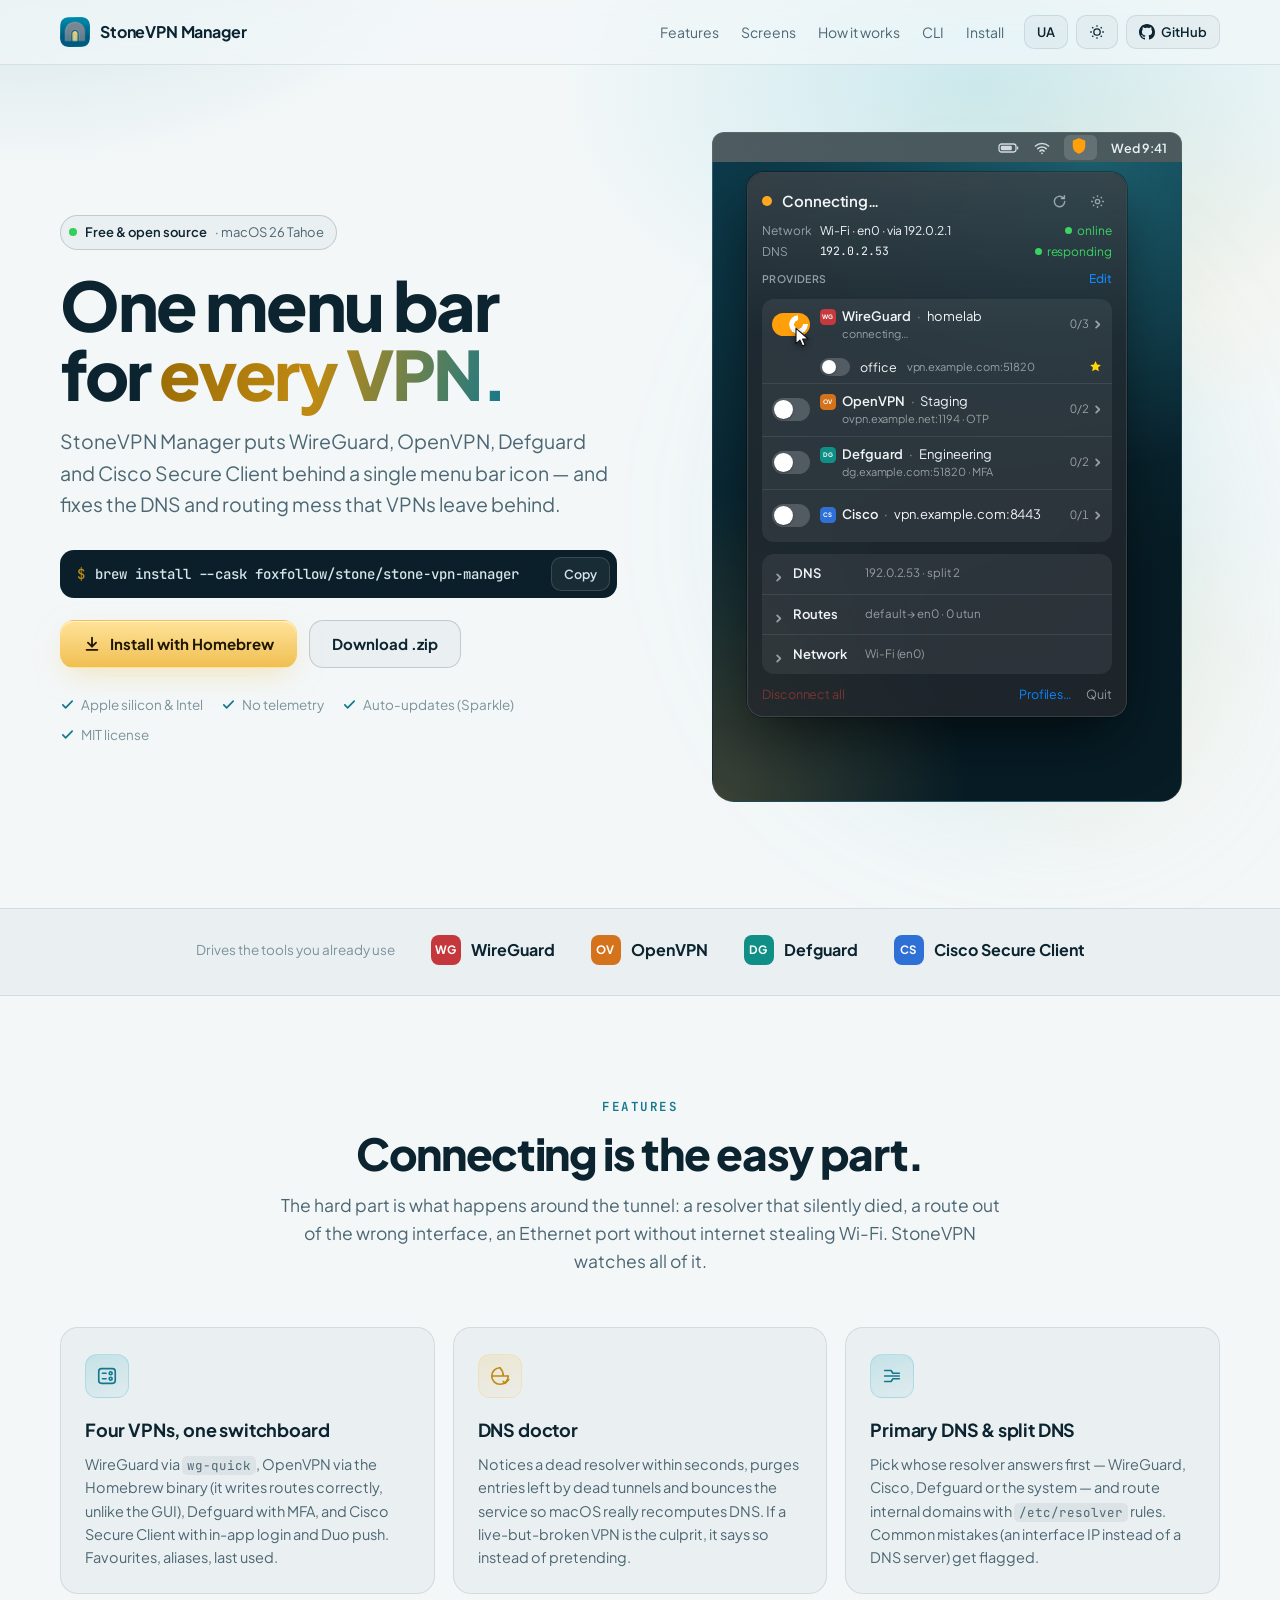
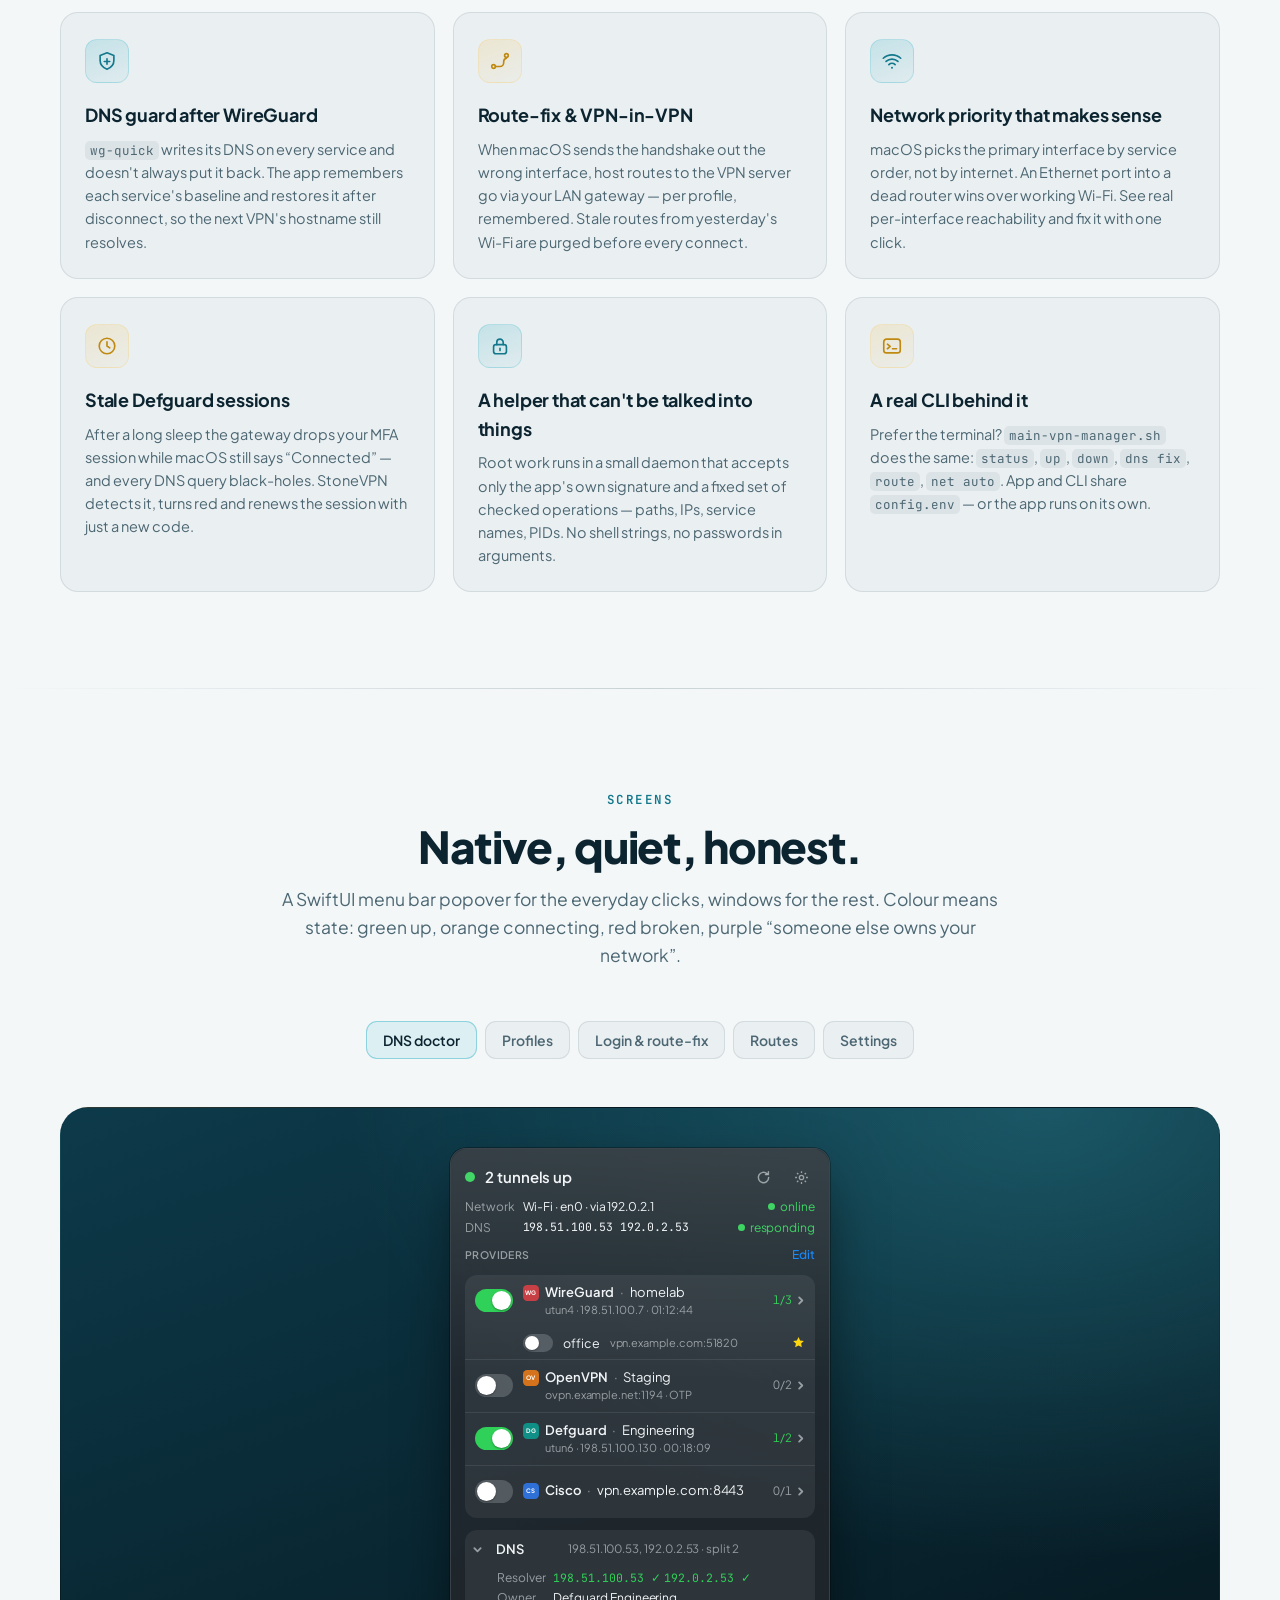
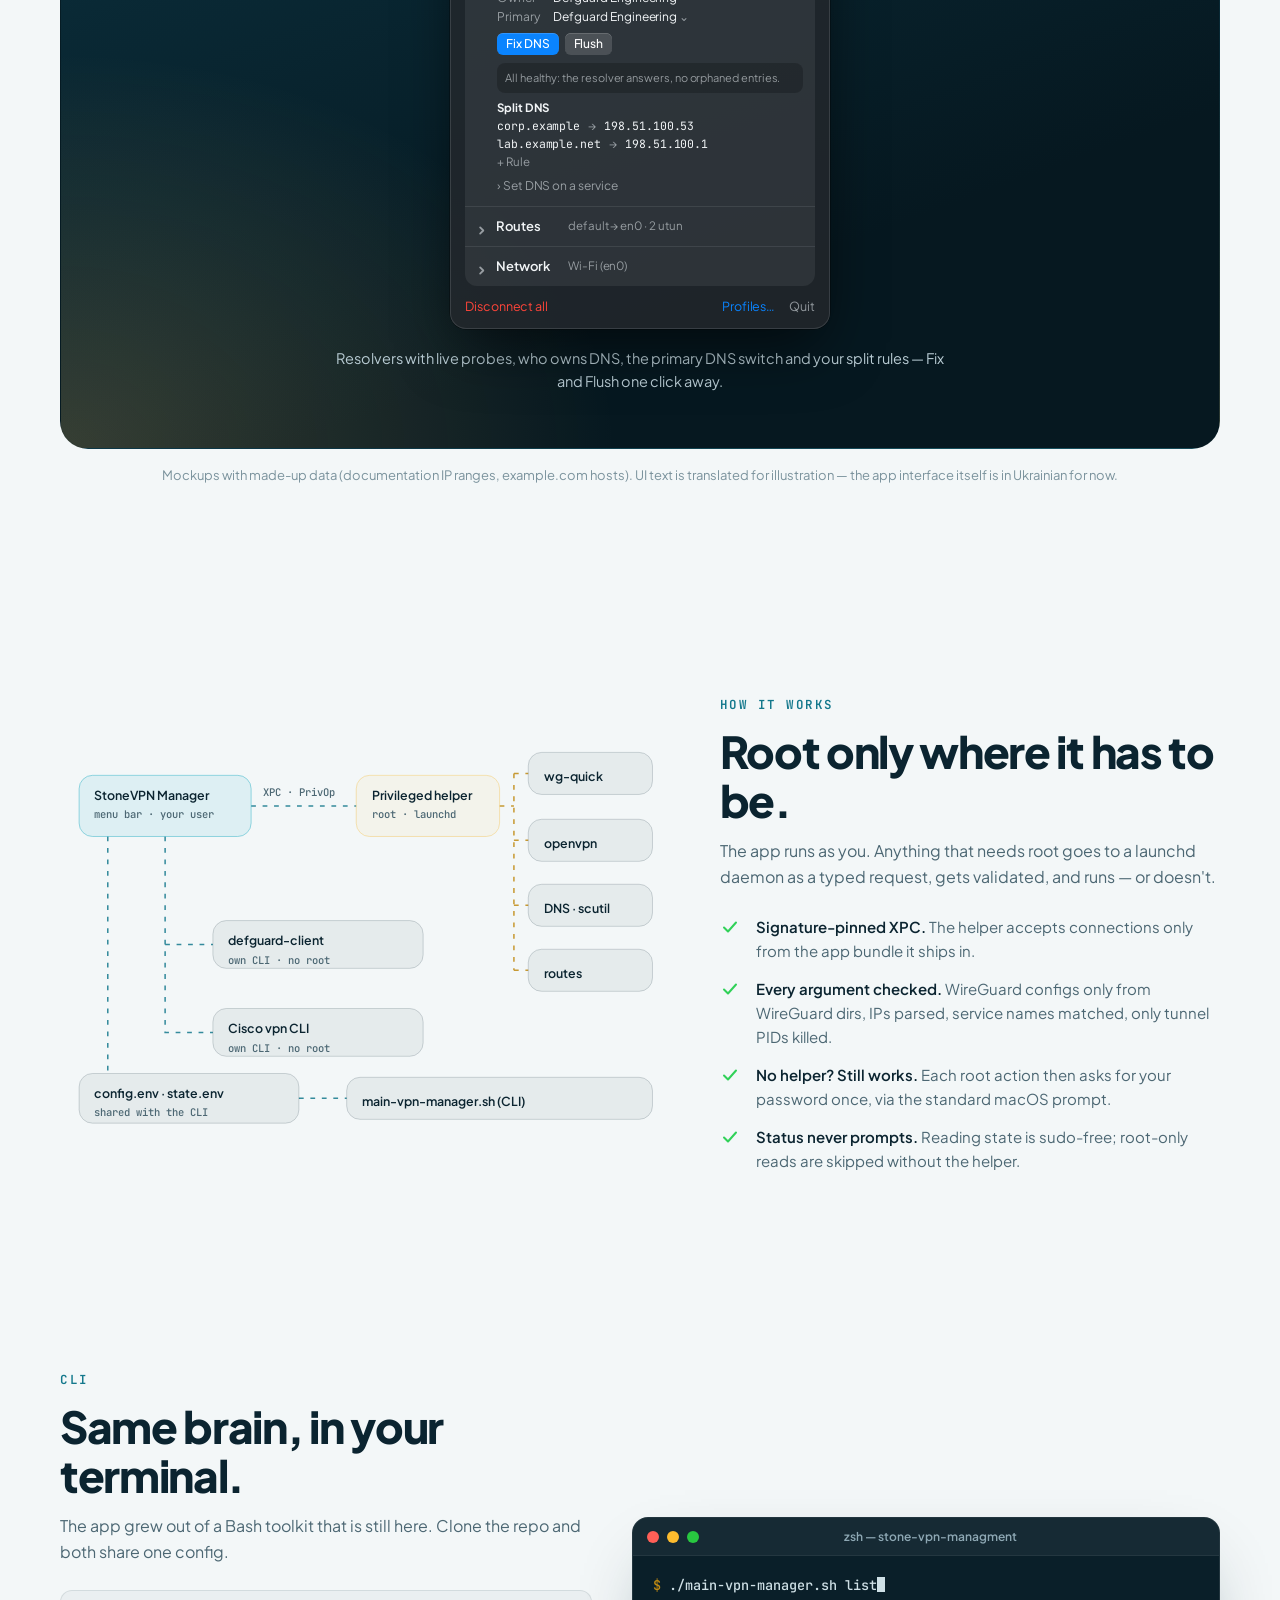
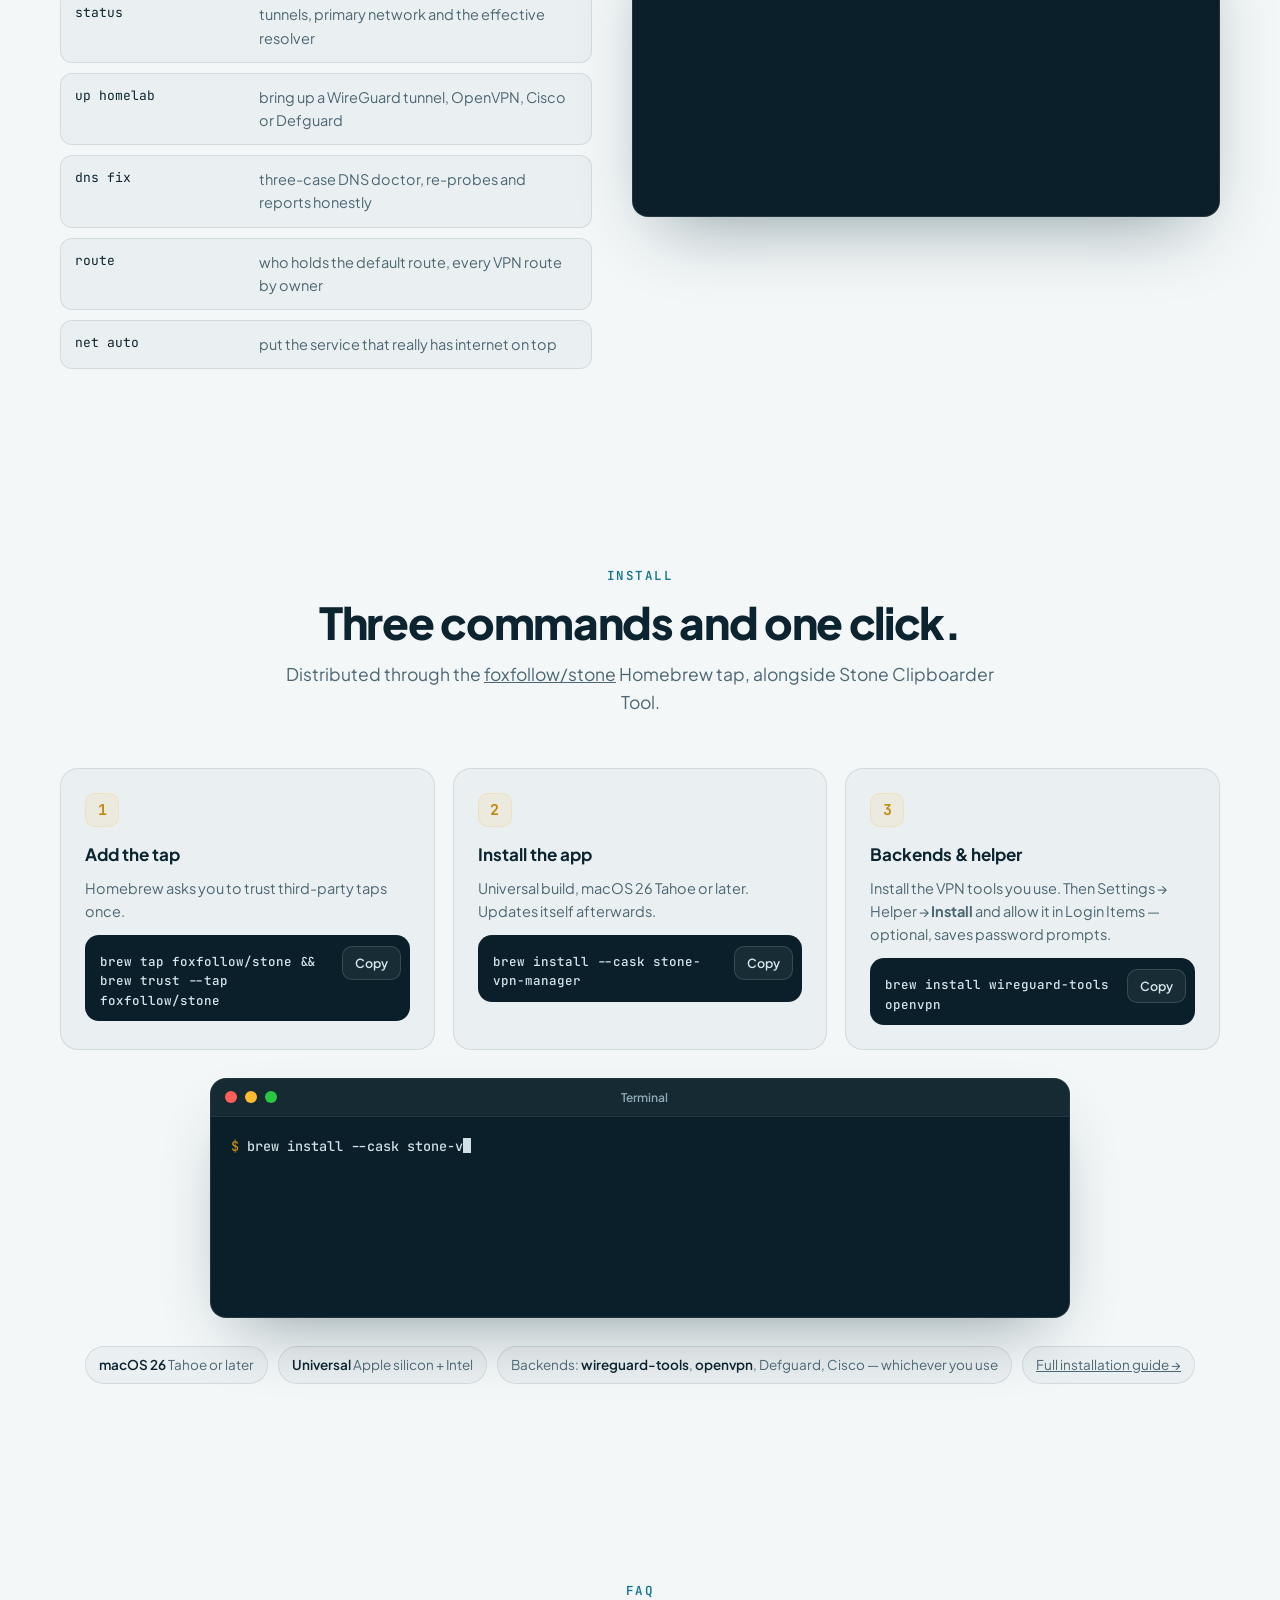
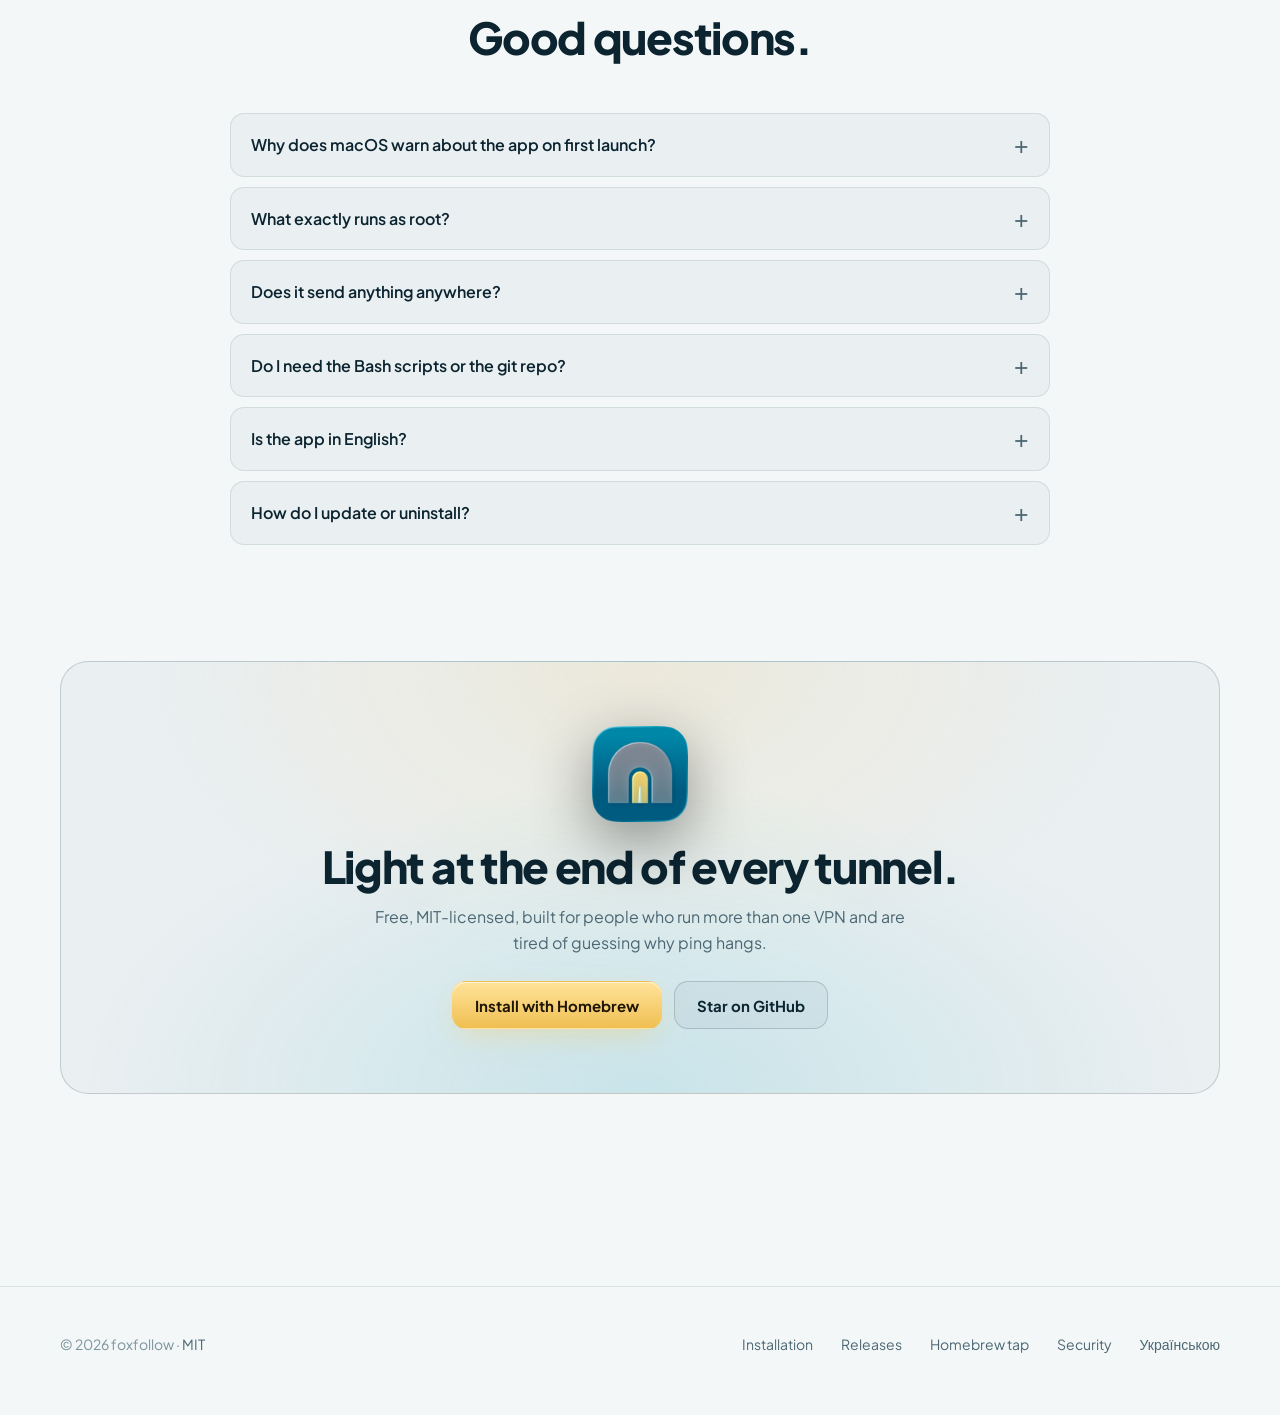
==== docs/index.html @ f995382a "Add landing page (EN/UA), English README, Ukrainian README.uk.md - docs/: GitHub Pages site — animat" ====
<!DOCTYPE html>
<html lang="en">
<head>
  <meta charset="utf-8">
  <meta name="viewport" content="width=device-width, initial-scale=1">
  <script>document.documentElement.classList.add("js");try{var t=localStorage.getItem("theme");if(t==="light"||t==="dark")document.documentElement.setAttribute("data-theme",t)}catch(e){}</script>
  <title>StoneVPN Manager – one menu bar for every VPN on macOS</title>
  <meta name="description" content="Free, open-source macOS menu bar app for WireGuard, OpenVPN, Defguard and Cisco Secure Client — with a DNS doctor, split DNS, route-fix and network diagnostics. Install with Homebrew.">
  <meta name="keywords" content="VPN manager macOS, WireGuard menu bar, OpenVPN macOS, Defguard, Cisco Secure Client, DNS fix, split DNS, wg-quick, menu bar app, open source">
  <link rel="canonical" href="https://foxfollow.github.io/stone-vpn-managment/">
  <link rel="alternate" hreflang="en" href="https://foxfollow.github.io/stone-vpn-managment/">
  <link rel="alternate" hreflang="uk" href="https://foxfollow.github.io/stone-vpn-managment/index-ua.html">
  <link rel="alternate" hreflang="x-default" href="https://foxfollow.github.io/stone-vpn-managment/">
  <link rel="icon" type="image/png" sizes="48x48" href="resources/favicon-48.png" media="(prefers-color-scheme: light)">
  <link rel="icon" type="image/png" sizes="48x48" href="resources/favicon-dark-48.png" media="(prefers-color-scheme: dark)">
  <link rel="apple-touch-icon" href="resources/apple-touch-icon.png">
  <meta property="og:type" content="website">
  <meta property="og:site_name" content="StoneVPN Manager">
  <meta property="og:title" content="StoneVPN Manager – one menu bar for every VPN">
  <meta property="og:description" content="WireGuard, OpenVPN, Defguard and Cisco in one macOS menu bar app — plus the DNS and routing fixes VPNs never do themselves.">
  <meta property="og:url" content="https://foxfollow.github.io/stone-vpn-managment/">
  <meta property="og:image" content="https://foxfollow.github.io/stone-vpn-managment/resources/og-image.png">
  <meta property="og:locale" content="en_US">
  <meta property="og:locale:alternate" content="uk_UA">
  <meta name="twitter:card" content="summary_large_image">
  <meta name="theme-color" content="#061820">
  <link rel="preconnect" href="https://fonts.googleapis.com">
  <link rel="preconnect" href="https://fonts.gstatic.com" crossorigin>
  <link href="https://fonts.googleapis.com/css2?family=Plus+Jakarta+Sans:wght@400;500;600;700;800&family=JetBrains+Mono:wght@400;500;600&display=swap" rel="stylesheet">
  <link rel="stylesheet" href="resources/site.css">
  <script type="application/ld+json">
  {"@context":"https://schema.org","@type":"SoftwareApplication","name":"StoneVPN Manager","operatingSystem":"macOS 26+","applicationCategory":"UtilitiesApplication","offers":{"@type":"Offer","price":"0","priceCurrency":"USD"},"license":"https://opensource.org/licenses/MIT","url":"https://foxfollow.github.io/stone-vpn-managment/","downloadUrl":"https://github.com/foxfollow/stone-vpn-managment/releases/latest"}
  </script>
</head>
<body>

<nav class="nav" aria-label="Main">
  <div class="wrap">
    <a class="brand" href="./"><img src="resources/icon-512.png" alt="" width="30" height="30">StoneVPN Manager</a>
    <div class="nav-links">
      <a href="#features">Features</a>
      <a href="#screens">Screens</a>
      <a href="#how">How it works</a>
      <a href="#cli">CLI</a>
      <a href="#install">Install</a>
    </div>
    <div class="nav-tools">
      <a class="chip-btn" href="index-ua.html" hreflang="uk" lang="uk" title="Українська версія">UA</a>
      <button class="chip-btn" type="button" data-theme-toggle aria-label="Toggle light/dark theme">
        <svg viewBox="0 0 20 20" fill="none" stroke="currentColor" stroke-width="1.6"><circle cx="10" cy="10" r="4"/><path d="M10 1.5v2M10 16.5v2M1.5 10h2M16.5 10h2M4 4l1.4 1.4M14.6 14.6 16 16M4 16l1.4-1.4M14.6 5.4 16 4"/></svg>
      </button>
      <a class="chip-btn" href="https://github.com/foxfollow/stone-vpn-managment" aria-label="GitHub">
        <svg viewBox="0 0 16 16" fill="currentColor"><path d="M8 0C3.58 0 0 3.58 0 8c0 3.54 2.29 6.53 5.47 7.59.4.07.55-.17.55-.38 0-.19-.01-.82-.01-1.49-2.01.37-2.53-.49-2.69-.94-.09-.23-.48-.94-.82-1.13-.28-.15-.68-.52-.01-.53.63-.01 1.08.58 1.23.82.72 1.21 1.87.87 2.33.66.07-.52.28-.87.51-1.07-1.78-.2-3.64-.89-3.64-3.95 0-.87.31-1.59.82-2.15-.08-.2-.36-1.02.08-2.12 0 0 .67-.21 2.2.82.64-.18 1.32-.27 2-.27.68 0 1.36.09 2 .27 1.53-1.04 2.2-.82 2.2-.82.44 1.1.16 1.92.08 2.12.51.56.82 1.27.82 2.15 0 3.07-1.87 3.75-3.65 3.95.29.25.54.73.54 1.48 0 1.07-.01 1.93-.01 2.2 0 .21.15.46.55.38A8.013 8.013 0 0 0 16 8c0-4.42-3.58-8-8-8z"/></svg>
        <span>GitHub</span>
      </a>
    </div>
  </div>
</nav>

<header class="hero">
  <div class="wrap hero-grid">
    <div>
      <span class="eyebrow reveal"><span class="pulse"></span><b>Free &amp; open source</b> · macOS 26 Tahoe</span>
      <h1 class="reveal" style="--d:.05s">One menu bar<br>for <span class="lamp">every VPN.</span></h1>
      <p class="lead reveal" style="--d:.1s">StoneVPN Manager puts WireGuard, OpenVPN, Defguard and Cisco Secure Client behind a single menu bar icon — and fixes the DNS and routing mess that VPNs leave behind.</p>
      <div class="cmd reveal" style="--d:.15s"><span class="p">$</span><code>brew install --cask foxfollow/stone/stone-vpn-manager</code><button class="copy" type="button" data-copy="brew tap foxfollow/stone &amp;&amp; brew trust --tap foxfollow/stone &amp;&amp; brew install --cask stone-vpn-manager" data-done="Copied ✓">Copy</button></div>
      <div class="hero-cta reveal" style="--d:.2s">
        <a class="btn btn-primary" href="#install">
          <svg viewBox="0 0 20 20" fill="none" stroke="currentColor" stroke-width="2" stroke-linecap="round" stroke-linejoin="round"><path d="M10 3v10M5.5 8.5 10 13l4.5-4.5M4 16.5h12"/></svg>
          Install with Homebrew
        </a>
        <a class="btn btn-ghost" href="https://github.com/foxfollow/stone-vpn-managment/releases/latest">Download .zip</a>
      </div>
      <div class="hero-meta reveal" style="--d:.25s">
        <span><svg viewBox="0 0 16 16" fill="none" stroke="currentColor" stroke-width="1.8" stroke-linecap="round" stroke-linejoin="round"><path d="m3 8.5 3 3 7-7"/></svg>Apple silicon &amp; Intel</span>
        <span><svg viewBox="0 0 16 16" fill="none" stroke="currentColor" stroke-width="1.8" stroke-linecap="round" stroke-linejoin="round"><path d="m3 8.5 3 3 7-7"/></svg>No telemetry</span>
        <span><svg viewBox="0 0 16 16" fill="none" stroke="currentColor" stroke-width="1.8" stroke-linecap="round" stroke-linejoin="round"><path d="m3 8.5 3 3 7-7"/></svg>Auto-updates (Sparkle)</span>
        <span><svg viewBox="0 0 16 16" fill="none" stroke="currentColor" stroke-width="1.8" stroke-linecap="round" stroke-linejoin="round"><path d="m3 8.5 3 3 7-7"/></svg>MIT license</span>
      </div>
    </div>
    <div class="stage-wrap reveal" style="--d:.15s">
      <div class="stage-glow"></div>
      <div class="stage-fit" data-hero-stage>
        <div class="stage mk">
          <div class="menubar" aria-hidden="true">
            <span class="mb-ico" style="width:22px;height:16px">
              <svg viewBox="0 0 22 16" fill="none" stroke="currentColor" stroke-width="1.3"><rect x="1" y="4" width="17" height="8" rx="2.4"/><rect x="2.8" y="5.8" width="11" height="4.4" rx="1.2" fill="currentColor" stroke="none"/><path d="M19.6 6.6v2.8"/></svg>
            </span>
            <span class="mb-ico"><svg viewBox="0 0 16 16" fill="none" stroke="currentColor" stroke-width="1.6" stroke-linecap="round"><path d="M1.5 6a9.5 9.5 0 0 1 13 0M3.8 8.6a6.2 6.2 0 0 1 8.4 0M6 11.1a3 3 0 0 1 4 0"/><circle cx="8" cy="13.3" r=".9" fill="currentColor" stroke="none"/></svg></span>
            <span class="mb-app"><span data-mb-icon></span><span class="mb-count" data-mb-count></span></span>
            <span>Wed 9:41</span>
          </div>
          <div class="desk" role="img" aria-label="Animated mockup of the StoneVPN Manager popover: connecting WireGuard and Defguard, detecting a dead DNS resolver and fixing it. Made-up data."></div>
        </div>
      </div>
    </div>
  </div>
</header>

<div class="backends">
  <div class="wrap">
    <span class="lbl">Drives the tools you already use</span>
    <span class="be"><span class="badge b-wg">WG</span>WireGuard</span>
    <span class="be"><span class="badge b-ov">OV</span>OpenVPN</span>
    <span class="be"><span class="badge b-dg">DG</span>Defguard</span>
    <span class="be"><span class="badge b-cs">CS</span>Cisco Secure Client</span>
  </div>
</div>

<section id="features">
  <div class="wrap">
    <div class="sec-head reveal">
      <span class="kicker">Features</span>
      <h2>Connecting is the easy part.</h2>
      <p>The hard part is what happens around the tunnel: a resolver that silently died, a route out of the wrong interface, an Ethernet port without internet stealing Wi-Fi. StoneVPN watches all of it.</p>
    </div>
    <div class="features">
      <article class="feat reveal">
        <div class="ico"><svg viewBox="0 0 24 24" fill="none" stroke="currentColor" stroke-width="1.8" stroke-linecap="round" stroke-linejoin="round"><rect x="3" y="4" width="18" height="16" rx="3"/><path d="M7 9h4M7 15h4"/><circle cx="16" cy="9" r="1.6"/><circle cx="16" cy="15" r="1.6"/></svg></div>
        <h3>Four VPNs, one switchboard</h3>
        <p>WireGuard via <code>wg-quick</code>, OpenVPN via the Homebrew binary (it writes routes correctly, unlike the GUI), Defguard with MFA, and Cisco Secure Client with in-app login and Duo push. Favourites, aliases, last used.</p>
      </article>
      <article class="feat reveal" style="--d:.05s">
        <div class="ico lamp"><svg viewBox="0 0 24 24" fill="none" stroke="currentColor" stroke-width="1.8" stroke-linecap="round" stroke-linejoin="round"><path d="M12 3a9 9 0 1 0 9 9"/><path d="M3.5 12h17M12 3c2.5 2.6 3.6 5.6 3.6 9"/><path d="m15.5 18 2 2 4-4"/></svg></div>
        <h3>DNS doctor</h3>
        <p>Notices a dead resolver within seconds, purges entries left by dead tunnels and bounces the service so macOS really recomputes DNS. If a live-but-broken VPN is the culprit, it says so instead of pretending.</p>
      </article>
      <article class="feat reveal" style="--d:.1s">
        <div class="ico"><svg viewBox="0 0 24 24" fill="none" stroke="currentColor" stroke-width="1.8" stroke-linecap="round" stroke-linejoin="round"><path d="M4 6h7l2 3h7M4 18h7l2-3h7M4 12h16"/></svg></div>
        <h3>Primary DNS &amp; split DNS</h3>
        <p>Pick whose resolver answers first — WireGuard, Cisco, Defguard or the system — and route internal domains with <code>/etc/resolver</code> rules. Common mistakes (an interface IP instead of a DNS server) get flagged.</p>
      </article>
      <article class="feat reveal">
        <div class="ico"><svg viewBox="0 0 24 24" fill="none" stroke="currentColor" stroke-width="1.8" stroke-linecap="round" stroke-linejoin="round"><path d="M12 3 19.5 6v5.5c0 4.6-3.2 7.8-7.5 9.5-4.3-1.7-7.5-4.9-7.5-9.5V6z"/><path d="M9 12.5h6M12 9.5v6"/></svg></div>
        <h3>DNS guard after WireGuard</h3>
        <p><code>wg-quick</code> writes its DNS on every service and doesn't always put it back. The app remembers each service's baseline and restores it after disconnect, so the next VPN's hostname still resolves.</p>
      </article>
      <article class="feat reveal" style="--d:.05s">
        <div class="ico lamp"><svg viewBox="0 0 24 24" fill="none" stroke="currentColor" stroke-width="1.8" stroke-linecap="round" stroke-linejoin="round"><circle cx="5" cy="18" r="2"/><circle cx="19" cy="6" r="2"/><path d="M7 18h5a4 4 0 0 0 4-4v-1a4 4 0 0 1 3-4"/></svg></div>
        <h3>Route-fix &amp; VPN-in-VPN</h3>
        <p>When macOS sends the handshake out the wrong interface, host routes to the VPN server go via your LAN gateway — per profile, remembered. Stale routes from yesterday's Wi-Fi are purged before every connect.</p>
      </article>
      <article class="feat reveal" style="--d:.1s">
        <div class="ico"><svg viewBox="0 0 24 24" fill="none" stroke="currentColor" stroke-width="1.8" stroke-linecap="round" stroke-linejoin="round"><path d="M2.5 9a14 14 0 0 1 19 0M5.5 12.5a9.5 9.5 0 0 1 13 0M8.6 16a5 5 0 0 1 6.8 0"/><circle cx="12" cy="19.4" r="1.1" fill="currentColor" stroke="none"/></svg></div>
        <h3>Network priority that makes sense</h3>
        <p>macOS picks the primary interface by service order, not by internet. An Ethernet port into a dead router wins over working Wi-Fi. See real per-interface reachability and fix it with one click.</p>
      </article>
      <article class="feat reveal">
        <div class="ico lamp"><svg viewBox="0 0 24 24" fill="none" stroke="currentColor" stroke-width="1.8" stroke-linecap="round" stroke-linejoin="round"><circle cx="12" cy="12" r="8.5"/><path d="M12 7.5V12l3 2"/></svg></div>
        <h3>Stale Defguard sessions</h3>
        <p>After a long sleep the gateway drops your MFA session while macOS still says “Connected” — and every DNS query black-holes. StoneVPN detects it, turns red and renews the session with just a new code.</p>
      </article>
      <article class="feat reveal" style="--d:.05s">
        <div class="ico"><svg viewBox="0 0 24 24" fill="none" stroke="currentColor" stroke-width="1.8" stroke-linecap="round" stroke-linejoin="round"><rect x="5" y="10.5" width="14" height="10" rx="2.5"/><path d="M8.5 10.5V8a3.5 3.5 0 0 1 7 0v2.5M12 14.5v2.5"/></svg></div>
        <h3>A helper that can't be talked into things</h3>
        <p>Root work runs in a small daemon that accepts only the app's own signature and a fixed set of checked operations — paths, IPs, service names, PIDs. No shell strings, no passwords in arguments.</p>
      </article>
      <article class="feat reveal" style="--d:.1s">
        <div class="ico lamp"><svg viewBox="0 0 24 24" fill="none" stroke="currentColor" stroke-width="1.8" stroke-linecap="round" stroke-linejoin="round"><rect x="3" y="4.5" width="18" height="15" rx="3"/><path d="m7 10 3 2.5L7 15M12.5 15H17"/></svg></div>
        <h3>A real CLI behind it</h3>
        <p>Prefer the terminal? <code>main-vpn-manager.sh</code> does the same: <code>status</code>, <code>up</code>, <code>down</code>, <code>dns fix</code>, <code>route</code>, <code>net auto</code>. App and CLI share <code>config.env</code> — or the app runs on its own.</p>
      </article>
    </div>
  </div>
</section>

<div class="divider"></div>

<section id="screens">
  <div class="wrap">
    <div class="sec-head reveal">
      <span class="kicker">Screens</span>
      <h2>Native, quiet, honest.</h2>
      <p>A SwiftUI menu bar popover for the everyday clicks, windows for the rest. Colour means state: green up, orange connecting, red broken, purple “someone else owns your network”.</p>
    </div>
    <div class="gallery reveal" data-gallery>
      <div class="g-tabs" role="tablist">
        <button class="g-tab" role="tab" type="button" data-for="dns">DNS doctor</button>
        <button class="g-tab" role="tab" type="button" data-for="profiles">Profiles</button>
        <button class="g-tab" role="tab" type="button" data-for="connect">Login &amp; route-fix</button>
        <button class="g-tab" role="tab" type="button" data-for="routes">Routes</button>
        <button class="g-tab" role="tab" type="button" data-for="settings">Settings</button>
      </div>
      <div class="g-stage">
        <div class="g-pane" data-pane="dns"><div class="g-fit"></div><p class="g-cap">Resolvers with live probes, who owns DNS, the primary DNS switch and your split rules — Fix and Flush one click away.</p></div>
        <div class="g-pane" data-pane="profiles"><div class="g-fit"></div><p class="g-cap">Every profile of every backend: aliases for cryptic <code>.ovpn</code> names, favourites, and a route-fix policy per profile.</p></div>
        <div class="g-pane" data-pane="connect"><div class="g-fit"></div><p class="g-cap">OpenVPN login with OTP and a route-fix gateway picker. Passwords and codes are never stored.</p></div>
        <div class="g-pane" data-pane="routes"><div class="g-fit"></div><p class="g-cap">Which tunnel carries what: routes per utun, labelled by owner, plus the host routes to VPN servers.</p></div>
        <div class="g-pane" data-pane="settings"><div class="g-fit"></div><p class="g-cap">The same keys as <code>config.env</code>, plus the DNS guard, doctor and automation switches.</p></div>
      </div>
    </div>
    <p class="mockup-note">Mockups with made-up data (documentation IP ranges, example.com hosts). UI text is translated for illustration — the app interface itself is in Ukrainian for now.</p>
  </div>
</section>

<section id="how">
  <div class="wrap arch">
    <div class="reveal" data-arch>
      <script type="application/json">{"aria":"Architecture: the app talks to a root helper over XPC; the helper runs wg-quick, openvpn, DNS and route changes; Defguard and Cisco go through their own CLIs; the CLI shares the config.","app":"StoneVPN Manager","appS":"menu bar · your user","xpc":"XPC · PrivOp","helper":"Privileged helper","helperS":"root · launchd","dns":"DNS · scutil","routes":"routes","noRoot":"own CLI · no root","shared":"shared with the CLI"}</script>
    </div>
    <div>
      <div class="reveal">
        <span class="kicker">How it works</span>
        <h2>Root only where it has to be.</h2>
        <p style="color:var(--muted);margin:0 0 26px">The app runs as you. Anything that needs root goes to a launchd daemon as a typed request, gets validated, and runs — or doesn't.</p>
      </div>
      <ul class="checks reveal" style="--d:.05s">
        <li><svg viewBox="0 0 20 20" fill="none" stroke="currentColor" stroke-width="2" stroke-linecap="round" stroke-linejoin="round"><path d="m4 10.5 4 4 8-9"/></svg><span><b>Signature-pinned XPC.</b> The helper accepts connections only from the app bundle it ships in.</span></li>
        <li><svg viewBox="0 0 20 20" fill="none" stroke="currentColor" stroke-width="2" stroke-linecap="round" stroke-linejoin="round"><path d="m4 10.5 4 4 8-9"/></svg><span><b>Every argument checked.</b> WireGuard configs only from WireGuard dirs, IPs parsed, service names matched, only tunnel PIDs killed.</span></li>
        <li><svg viewBox="0 0 20 20" fill="none" stroke="currentColor" stroke-width="2" stroke-linecap="round" stroke-linejoin="round"><path d="m4 10.5 4 4 8-9"/></svg><span><b>No helper? Still works.</b> Each root action then asks for your password once, via the standard macOS prompt.</span></li>
        <li><svg viewBox="0 0 20 20" fill="none" stroke="currentColor" stroke-width="2" stroke-linecap="round" stroke-linejoin="round"><path d="m4 10.5 4 4 8-9"/></svg><span><b>Status never prompts.</b> Reading state is sudo-free; root-only reads are skipped without the helper.</span></li>
      </ul>
    </div>
  </div>
</section>

<section id="cli">
  <div class="wrap cli-grid">
    <div>
      <div class="reveal">
        <span class="kicker">CLI</span>
        <h2>Same brain, in your terminal.</h2>
        <p style="color:var(--muted);margin:0 0 26px">The app grew out of a Bash toolkit that is still here. Clone the repo and both share one config.</p>
      </div>
      <div class="cmds reveal" style="--d:.05s">
        <div><code>status</code><span>tunnels, primary network and the effective resolver</span></div>
        <div><code>up homelab</code><span>bring up a WireGuard tunnel, OpenVPN, Cisco or Defguard</span></div>
        <div><code>dns fix</code><span>three-case DNS doctor, re-probes and reports honestly</span></div>
        <div><code>route</code><span>who holds the default route, every VPN route by owner</span></div>
        <div><code>net auto</code><span>put the service that really has internet on top</span></div>
      </div>
    </div>
    <div class="term reveal" style="--d:.1s">
      <div class="term-bar"><span class="lights"><i></i><i></i><i></i></span><span class="t-title">zsh — stone-vpn-managment</span></div>
      <pre data-term><script type="application/json">[
        {"c":"./main-vpn-manager.sh list"},
        {"o":"WireGuard  homelab · office · backup","k":"dim","w":120},
        {"o":"OpenVPN    Staging · Client lab","k":"dim","w":120},
        {"o":"Defguard   Engineering (MFA) · Lab","k":"dim","w":120},
        {"o":"Cisco      vpn.example.com:8443","k":"dim","w":500},
        {"c":"./main-vpn-manager.sh up homelab"},
        {"o":"[#] wg-quick up /opt/homebrew/etc/wireguard/homelab.conf","k":"dim","w":420},
        {"o":"✓ homelab → utun4 198.51.100.7","k":"ok","w":600},
        {"c":"./main-vpn-manager.sh dns fix"},
        {"o":"resolver 198.51.100.53 ✗ — not answering","k":"","w":300},
        {"o":"orphaned DNS: 1 → removed · Wi-Fi bounced · flushed","k":"dim","w":420},
        {"o":"✓ resolver answers again","k":"ok","w":300}
      ]</script></pre>
    </div>
  </div>
</section>

<section id="install">
  <div class="wrap">
    <div class="sec-head reveal">
      <span class="kicker">Install</span>
      <h2>Three commands and one click.</h2>
      <p>Distributed through the <a href="https://github.com/foxfollow/homebrew-stone">foxfollow/stone</a> Homebrew tap, alongside Stone Clipboarder Tool.</p>
    </div>
    <div class="steps">
      <div class="step reveal">
        <h3>Add the tap</h3>
        <p>Homebrew asks you to trust third-party taps once.</p>
        <div class="cmd"><code>brew tap foxfollow/stone &amp;&amp; brew trust --tap foxfollow/stone</code><button class="copy" type="button" data-copy="brew tap foxfollow/stone &amp;&amp; brew trust --tap foxfollow/stone" data-done="✓">Copy</button></div>
      </div>
      <div class="step reveal" style="--d:.05s">
        <h3>Install the app</h3>
        <p>Universal build, macOS 26 Tahoe or later. Updates itself afterwards.</p>
        <div class="cmd"><code>brew install --cask stone-vpn-manager</code><button class="copy" type="button" data-copy="brew install --cask stone-vpn-manager" data-done="✓">Copy</button></div>
      </div>
      <div class="step reveal" style="--d:.1s">
        <h3>Backends &amp; helper</h3>
        <p>Install the VPN tools you use. Then Settings → Helper → <b>Install</b> and allow it in Login Items — optional, saves password prompts.</p>
        <div class="cmd"><code>brew install wireguard-tools openvpn</code><button class="copy" type="button" data-copy="brew install wireguard-tools openvpn" data-done="✓">Copy</button></div>
      </div>
    </div>
    <div class="term reveal" style="margin-top:28px;max-width:860px;margin-inline:auto">
      <div class="term-bar"><span class="lights"><i></i><i></i><i></i></span><span class="t-title">Terminal</span></div>
      <pre data-term style="min-height:200px"><script type="application/json">[
        {"c":"brew install --cask stone-vpn-manager"},
        {"o":"==> Downloading StoneVPNManager.zip","k":"hl","w":500},
        {"o":"==> Installing Cask stone-vpn-manager","k":"hl","w":300},
        {"o":"==> Moving App 'StoneVPNManager.app' to '/Applications/StoneVPNManager.app'","k":"dim","w":400},
        {"o":"🍺  stone-vpn-manager was successfully installed!","k":"ok","w":500},
        {"c":"open -a StoneVPNManager"}
      ]</script></pre>
    </div>
    <div class="req reveal">
      <span><b>macOS 26</b> Tahoe or later</span>
      <span><b>Universal</b> Apple silicon + Intel</span>
      <span>Backends: <b>wireguard-tools</b>, <b>openvpn</b>, Defguard, Cisco — whichever you use</span>
      <span><a href="installation.html">Full installation guide →</a></span>
    </div>
  </div>
</section>

<section id="faq">
  <div class="wrap">
    <div class="sec-head reveal">
      <span class="kicker">FAQ</span>
      <h2>Good questions.</h2>
    </div>
    <div class="faq reveal">
      <details>
        <summary>Why does macOS warn about the app on first launch?</summary>
        <p>It is free and signed ad-hoc, without a paid Apple Developer ID. The Homebrew cask removes the quarantine flag for you. With the manual <code>.zip</code>, run <code>xattr -cr /Applications/StoneVPNManager.app</code> once, or right-click → Open. Updates are verified with an EdDSA signature.</p>
      </details>
      <details>
        <summary>What exactly runs as root?</summary>
        <p><code>wg-quick</code>, <code>openvpn</code>, DNS and route changes, network service order and stopping tunnel processes — through the helper, and only as typed, validated operations. Defguard and Cisco go through their own CLIs and need no root at all.</p>
      </details>
      <details>
        <summary>Does it send anything anywhere?</summary>
        <p>No telemetry, no accounts. Network traffic is limited to the update check (an appcast on GitHub Pages), DNS probes (<code>dig apple.com</code>) and reachability probes per interface. That is also why macOS asks for <b>Local Network</b> access — your resolver usually lives in the LAN.</p>
      </details>
      <details>
        <summary>Do I need the Bash scripts or the git repo?</summary>
        <p>No. Without the repo the app keeps its settings in <code>~/Library/Application Support/StoneVPNManager/</code>. If you clone the repo, app and CLI can share <code>config.env</code> and <code>state.env</code>.</p>
      </details>
      <details>
        <summary>Is the app in English?</summary>
        <p>Not yet — the interface is currently Ukrainian. The screens on this page are translated mockups. Localization is welcome as a contribution.</p>
      </details>
      <details>
        <summary>How do I update or uninstall?</summary>
        <p>The app checks for updates itself (Settings → General). With Homebrew: <code>brew upgrade --cask --greedy stone-vpn-manager</code>. To remove: Settings → Helper → Remove, then <code>brew uninstall --cask --zap stone-vpn-manager</code>.</p>
      </details>
    </div>
  </div>
</section>

<section style="padding-top:20px">
  <div class="wrap">
    <div class="cta reveal">
      <img src="resources/icon-512.png" alt="StoneVPN Manager icon" width="96" height="96">
      <h2>Light at the end of every tunnel.</h2>
      <p>Free, MIT-licensed, built for people who run more than one VPN and are tired of guessing why ping hangs.</p>
      <div class="hero-cta">
        <a class="btn btn-primary" href="#install">Install with Homebrew</a>
        <a class="btn btn-ghost" href="https://github.com/foxfollow/stone-vpn-managment">Star on GitHub</a>
      </div>
    </div>
  </div>
</section>

<footer>
  <div class="wrap">
    <span>© 2026 foxfollow · <a href="https://github.com/foxfollow/stone-vpn-managment/blob/main/LICENSE">MIT</a></span>
    <span class="sp"></span>
    <a href="installation.html">Installation</a>
    <a href="https://github.com/foxfollow/stone-vpn-managment/releases">Releases</a>
    <a href="https://github.com/foxfollow/homebrew-stone">Homebrew tap</a>
    <a href="https://github.com/foxfollow/stone-vpn-managment/blob/main/SECURITY.md">Security</a>
    <a href="index-ua.html" hreflang="uk" lang="uk">Українською</a>
  </div>
</footer>

<script src="resources/site.js" defer></script>
</body>
</html>
---- docs/resources/site.css ----
/* StoneVPN Manager — landing. No framework: tokens + a few components.
   Mock UI (popover, windows) is drawn by site.js with made-up data only
   (RFC 5737 / RFC 2606 addresses and names). */

:root {
  --bg: #061820;
  --bg-2: #0a2430;
  --bg-3: #0f3140;
  --surface: rgba(255, 255, 255, 0.035);
  --surface-2: rgba(255, 255, 255, 0.06);
  --line: rgba(255, 255, 255, 0.09);
  --line-2: rgba(255, 255, 255, 0.16);
  --text: #e6f0f4;
  --muted: #8ea8b4;
  --faint: #5f7b88;
  --lamp: #f3cd74;
  --lamp-2: #ffe7a8;
  --teal: #3fb6c9;
  --teal-2: #1c7f93;
  --stone: #9aa4ae;
  --ok: #30d158;
  --warn: #ff9f0a;
  --bad: #ff453a;
  --violet: #bf5af2;
  --code-bg: #04121a;
  --shadow: 0 30px 80px -20px rgba(0, 0, 0, 0.65);
  --radius: 18px;
  --max: 1160px;
  --font: "Plus Jakarta Sans", -apple-system, BlinkMacSystemFont, "Segoe UI", sans-serif;
  --mono: "JetBrains Mono", ui-monospace, SFMono-Regular, Menlo, monospace;
  color-scheme: dark;
}

:root[data-theme="light"] {
  --bg: #f3f7f8;
  --bg-2: #e8f0f2;
  --bg-3: #dce8ec;
  --surface: rgba(6, 40, 52, 0.035);
  --surface-2: rgba(6, 40, 52, 0.06);
  --line: rgba(6, 40, 52, 0.1);
  --line-2: rgba(6, 40, 52, 0.18);
  --text: #0b2430;
  --muted: #4c6773;
  --faint: #7b939d;
  --lamp: #c08a12;
  --lamp-2: #9b6d06;
  --teal: #13788c;
  --teal-2: #0e5f70;
  --code-bg: #0a1f29;
  --shadow: 0 30px 70px -28px rgba(6, 40, 52, 0.45);
  color-scheme: light;
}

@media (prefers-color-scheme: light) {
  :root:not([data-theme="dark"]) {
    --bg: #f3f7f8;
    --bg-2: #e8f0f2;
    --bg-3: #dce8ec;
    --surface: rgba(6, 40, 52, 0.035);
    --surface-2: rgba(6, 40, 52, 0.06);
    --line: rgba(6, 40, 52, 0.1);
    --line-2: rgba(6, 40, 52, 0.18);
    --text: #0b2430;
    --muted: #4c6773;
    --faint: #7b939d;
    --lamp: #c08a12;
    --lamp-2: #9b6d06;
    --teal: #13788c;
    --teal-2: #0e5f70;
    --code-bg: #0a1f29;
    --shadow: 0 30px 70px -28px rgba(6, 40, 52, 0.45);
    color-scheme: light;
  }
}

* { box-sizing: border-box; }
html { scroll-behavior: smooth; -webkit-text-size-adjust: 100%; }
@media (prefers-reduced-motion: reduce) { html { scroll-behavior: auto; } }
body {
  margin: 0;
  background: var(--bg);
  color: var(--text);
  font: 400 16px/1.6 var(--font);
  -webkit-font-smoothing: antialiased;
  overflow-x: hidden;
}
img { max-width: 100%; display: block; }
a { color: inherit; }
code, kbd, pre { font-family: var(--mono); }
[id] { scroll-margin-top: 84px; }
.wrap { width: min(var(--max), 100% - 32px); margin: 0 auto; }
.sr-only { position: absolute; width: 1px; height: 1px; overflow: hidden; clip: rect(0 0 0 0); white-space: nowrap; }

/* ── nav ─────────────────────────────────────────────────────────────── */
.nav {
  position: fixed; inset: 0 0 auto 0; z-index: 50;
  backdrop-filter: blur(16px) saturate(1.4); -webkit-backdrop-filter: blur(16px) saturate(1.4);
  background: color-mix(in srgb, var(--bg) 72%, transparent);
  border-bottom: 1px solid var(--line);
}
.nav .wrap { display: flex; align-items: center; gap: 20px; height: 64px; }
.brand { display: flex; align-items: center; gap: 10px; font-weight: 700; text-decoration: none; letter-spacing: -0.01em; }
.brand img { width: 30px; height: 30px; border-radius: 8px; }
.nav-links { display: flex; gap: 22px; margin-left: auto; font-size: 14px; }
.nav-links a { color: var(--muted); text-decoration: none; transition: color .2s; }
.nav-links a:hover { color: var(--text); }
.nav-tools { display: flex; align-items: center; gap: 8px; }
.chip-btn {
  display: inline-flex; align-items: center; gap: 6px; height: 34px; padding: 0 12px;
  border-radius: 10px; border: 1px solid var(--line); background: var(--surface);
  color: var(--text); font: 600 13px var(--font); text-decoration: none; cursor: pointer;
  transition: background .2s, border-color .2s;
}
.chip-btn:hover { background: var(--surface-2); border-color: var(--line-2); }
.chip-btn svg { width: 16px; height: 16px; }
@media (max-width: 860px) { .nav-links { display: none; } .nav-tools { margin-left: auto; } }

/* ── buttons ─────────────────────────────────────────────────────────── */
.btn {
  display: inline-flex; align-items: center; justify-content: center; gap: 9px;
  height: 48px; padding: 0 22px; border-radius: 14px; font: 700 15px var(--font);
  text-decoration: none; border: 1px solid transparent; cursor: pointer;
  transition: transform .2s, box-shadow .2s, background .2s;
}
.btn svg { width: 18px; height: 18px; }
.btn-primary {
  color: #1f1604; background: linear-gradient(180deg, #ffe39a, #f0bf52);
  box-shadow: 0 10px 30px -8px rgba(243, 205, 116, 0.55), inset 0 1px 0 rgba(255,255,255,.6);
}
.btn-primary:hover { transform: translateY(-2px); box-shadow: 0 16px 36px -8px rgba(243, 205, 116, 0.7), inset 0 1px 0 rgba(255,255,255,.6); }
.btn-ghost { color: var(--text); background: var(--surface); border-color: var(--line-2); }
.btn-ghost:hover { background: var(--surface-2); transform: translateY(-2px); }

/* ── hero ────────────────────────────────────────────────────────────── */
.hero { position: relative; padding: 132px 0 80px; overflow: hidden; isolation: isolate; }
.hero::before {
  content: ""; position: absolute; inset: -20% -10% auto; height: 900px; z-index: -2;
  background:
    radial-gradient(600px 380px at 72% 30%, rgba(63, 182, 201, 0.22), transparent 70%),
    radial-gradient(420px 300px at 78% 48%, rgba(243, 205, 116, 0.16), transparent 70%),
    radial-gradient(700px 500px at 10% 0%, rgba(28, 127, 147, 0.25), transparent 70%);
}
.hero-grid { display: grid; grid-template-columns: 1.02fr 1fr; gap: 56px; align-items: center; }
@media (max-width: 980px) { .hero-grid { grid-template-columns: 1fr; gap: 48px; } }
.hero-grid > *, .arch > *, .cli-grid > *, .features > *, .steps > * { min-width: 0; }
@media (max-width: 560px) {
  .nav .wrap { gap: 10px; }
  .brand { font-size: 15px; white-space: nowrap; }
  .nav-tools .chip-btn span { display: none; }
  .hero { padding-top: 104px; }
  .hero-cta .btn { flex: 1 1 auto; }
  .desk { padding-left: 14px; }
  section { padding: 72px 0; }
}
.eyebrow {
  display: inline-flex; align-items: center; gap: 8px; padding: 6px 12px 6px 8px; border-radius: 999px;
  border: 1px solid var(--line-2); background: var(--surface); font-size: 13px; color: var(--muted);
}
.eyebrow b { color: var(--text); font-weight: 600; }
.pulse { width: 8px; height: 8px; border-radius: 50%; background: var(--ok); box-shadow: 0 0 0 0 rgba(48, 209, 88, .6); animation: pulse 2.2s infinite; }
@keyframes pulse { 70% { box-shadow: 0 0 0 9px rgba(48, 209, 88, 0); } 100% { box-shadow: 0 0 0 0 rgba(48, 209, 88, 0); } }
.hero h1 {
  margin: 20px 0 18px; font-size: clamp(40px, 6vw, 68px); line-height: 1.02; letter-spacing: -0.035em; font-weight: 800;
}
.hero h1 .lamp {
  background: linear-gradient(100deg, var(--lamp-2), var(--lamp) 45%, var(--teal) 100%);
  -webkit-background-clip: text; background-clip: text; color: transparent;
}
.hero .lead { font-size: clamp(17px, 1.7vw, 19.5px); color: var(--muted); max-width: 560px; margin: 0 0 30px; }
.hero-cta { display: flex; flex-wrap: wrap; gap: 12px; margin-bottom: 26px; }
.hero-meta { display: flex; flex-wrap: wrap; gap: 8px 18px; font-size: 13.5px; color: var(--faint); }
.hero-meta span { display: inline-flex; align-items: center; gap: 6px; }
.hero-meta svg { width: 15px; height: 15px; color: var(--teal); }

/* copyable command */
.cmd {
  display: flex; align-items: center; gap: 10px; max-width: 560px; margin: 0 0 22px;
  padding: 6px 6px 6px 16px; border-radius: 14px; background: var(--code-bg); border: 1px solid var(--line-2);
  font: 500 14px var(--mono); color: #d6e6ec; overflow: hidden;
}
.cmd .p { color: var(--lamp); user-select: none; }
.cmd code { flex: 1; min-width: 0; white-space: nowrap; overflow-x: auto; scrollbar-width: none; }
.cmd code::-webkit-scrollbar { display: none; }
.copy {
  flex: none; height: 34px; padding: 0 12px; border-radius: 10px; border: 1px solid rgba(255,255,255,.14);
  background: rgba(255,255,255,.06); color: #d6e6ec; font: 600 12.5px var(--font); cursor: pointer; transition: background .2s;
}
.copy:hover { background: rgba(255,255,255,.12); }
.copy.done { color: var(--ok); }

/* ── stage (mock app on a desktop) ───────────────────────────────────── */
.stage-wrap { position: relative; }
.stage-fit { position: relative; width: 100%; }
.stage {
  position: relative; width: 470px; transform-origin: top left;
  padding: 0 0 26px;
}
.stage-glow {
  position: absolute; inset: 8% -6% -4% 6%; z-index: -1; border-radius: 40px; filter: blur(60px);
  background: radial-gradient(closest-side, rgba(63, 182, 201, .35), transparent), radial-gradient(closest-side at 70% 70%, rgba(243, 205, 116, .25), transparent);
}
.menubar {
  display: flex; align-items: center; justify-content: flex-end; gap: 14px; height: 30px; padding: 0 14px;
  border-radius: 12px 12px 0 0; background: rgba(20, 34, 40, .72); backdrop-filter: blur(20px);
  border: 1px solid rgba(255,255,255,.08); border-bottom: 0;
  font: 600 12.5px -apple-system, BlinkMacSystemFont, var(--font); color: #e9f0f2;
}
.menubar .mb-ico { width: 16px; height: 16px; opacity: .85; }
.menubar .mb-app { display: inline-flex; align-items: center; gap: 3px; padding: 2px 6px; border-radius: 6px; background: rgba(255,255,255,.14); }
.menubar .mb-app svg { width: 18px; height: 18px; }
.menubar .mb-count { font: 600 12px ui-monospace, SFMono-Regular, var(--mono); }
.desk {
  position: relative; padding: 10px 14px 0 34px; border-radius: 0 0 22px 22px;
  background:
    radial-gradient(120% 80% at 80% 0%, rgba(63,182,201,.35), transparent 60%),
    radial-gradient(90% 80% at 0% 100%, rgba(243,205,116,.22), transparent 60%),
    linear-gradient(160deg, #0d3a4a, #071c25 70%);
  border: 1px solid rgba(255,255,255,.08); border-top: 0; overflow: hidden; min-height: 640px;
}
.cursor {
  position: absolute; left: 0; top: 0; z-index: 5; width: 22px; height: 22px; pointer-events: none;
  transition: transform .85s cubic-bezier(.45,.05,.2,1); filter: drop-shadow(0 2px 3px rgba(0,0,0,.45));
}
.cursor::after {
  content: ""; position: absolute; left: -9px; top: -9px; width: 22px; height: 22px; border-radius: 50%;
  border: 2px solid rgba(255,255,255,.75); opacity: 0; transform: scale(.4);
}
.cursor.click::after { animation: ripple .45s ease-out; }
@keyframes ripple { 0% { opacity: .9; transform: scale(.4); } 100% { opacity: 0; transform: scale(1.6); } }

/* ── mock popover (SwiftUI MenuBarExtra .window look, dark) ──────────── */
.mk {
  --m-text: #f2f5f7; --m-sec: rgba(235, 240, 245, .56); --m-ter: rgba(235,240,245,.32);
  --m-fill: rgba(255,255,255,.065); --m-div: rgba(255,255,255,.085);
  --g: #30d158; --o: #ff9f0a; --r: #ff453a; --p: #bf5af2; --y: #ffd60a; --b: #0a84ff;
  font: 400 13px/1.3 -apple-system, BlinkMacSystemFont, "SF Pro Text", "Inter", var(--font);
  color: var(--m-text); letter-spacing: -0.005em;
}
.mk .mono { font-family: ui-monospace, SFMono-Regular, Menlo, var(--mono); font-size: 11.5px; }
.pop {
  position: relative; width: 380px; padding: 14px; border-radius: 16px;
  background: rgba(36, 40, 44, .82); backdrop-filter: blur(30px) saturate(1.6); -webkit-backdrop-filter: blur(30px) saturate(1.6);
  border: 1px solid rgba(255,255,255,.12); box-shadow: 0 0 0 .5px rgba(0,0,0,.6), 0 24px 60px -10px rgba(0,0,0,.6);
}
.pop::before { /* liquid glass rim light */
  content: ""; position: absolute; inset: 0; border-radius: inherit; pointer-events: none;
  background: linear-gradient(180deg, rgba(255,255,255,.10), transparent 30%);
}
.pop > * + * { margin-top: 12px; }
.ph-row { display: flex; align-items: center; gap: 10px; }
.tone { width: 10px; height: 10px; border-radius: 50%; background: var(--m-sec); transition: background .3s; }
.tone.ok { background: var(--g); } .tone.busy { background: var(--o); } .tone.problem { background: var(--r); } .tone.foreign { background: var(--p); }
.headline { font-size: 15px; font-weight: 600; flex: 1; }
.ib { width: 28px; height: 28px; display: grid; place-items: center; color: var(--m-sec); border-radius: 6px; }
.ib svg { width: 15px; height: 15px; }
.pgrid { display: grid; grid-template-columns: auto 1fr auto; gap: 5px 8px; font-size: 12px; margin-top: 8px; }
.pgrid .k { color: var(--m-sec); }
.pgrid .v { white-space: nowrap; overflow: hidden; text-overflow: ellipsis; }
.tag { display: inline-flex; align-items: center; gap: 5px; justify-self: end; white-space: nowrap; transition: color .3s; }
.tag::before { content: ""; width: 7px; height: 7px; border-radius: 50%; background: currentColor; }
.c-g { color: var(--g); } .c-o { color: var(--o); } .c-r { color: var(--r); } .c-p { color: var(--p); } .c-s { color: var(--m-sec); }
.banner {
  display: flex; align-items: center; gap: 10px; padding: 10px; border-radius: 10px; font-size: 12px;
  color: var(--r); background: rgba(255, 69, 58, .13); overflow: hidden;
  transition: max-height .35s ease, opacity .3s, padding .35s, margin .35s; max-height: 120px;
}
.banner.hide { max-height: 0; opacity: 0; padding-top: 0; padding-bottom: 0; margin-top: 0 !important; }
.banner span { flex: 1; }
.pbtn {
  flex: none; display: inline-flex; align-items: center; height: 22px; padding: 0 9px; border-radius: 6px;
  font: 500 12px -apple-system, BlinkMacSystemFont, var(--font); color: #fff; background: var(--r);
  box-shadow: inset 0 .5px 0 rgba(255,255,255,.3);
}
.pbtn.blue { background: var(--b); } .pbtn.plain { background: rgba(255,255,255,.14); }
.slabel { display: flex; justify-content: space-between; align-items: center; }
.slabel b { font-size: 10.5px; font-weight: 600; letter-spacing: .4px; color: var(--m-sec); text-transform: uppercase; }
.slabel a { font-size: 12px; font-weight: 500; color: var(--b); text-decoration: none; }
.card { background: var(--m-fill); border-radius: 12px; }
.card > * + * { border-top: .5px solid var(--m-div); }
.prov { display: flex; align-items: center; gap: 10px; min-height: 52px; padding: 0 6px 0 10px; }
.sw {
  position: relative; flex: none; width: 38px; height: 23px; border-radius: 99px; background: rgba(235,240,245,.2);
  transition: background .25s;
}
.sw::after {
  content: ""; position: absolute; top: 2px; left: 2px; width: 19px; height: 19px; border-radius: 50%;
  background: #fff; box-shadow: 0 1px 2px rgba(0,0,0,.35); transition: transform .22s cubic-bezier(.3,.7,.4,1.2);
}
.sw.sm { width: 30px; height: 18px; } .sw.sm::after { width: 14px; height: 14px; }
.sw.on::after { transform: translateX(15px); } .sw.sm.on::after { transform: translateX(12px); }
.sw.up { background: var(--g); } .sw.busy { background: var(--o); } .sw.bad { background: var(--r); }
.sw.busy::after { background: conic-gradient(from 0deg, transparent 0 25%, #fff 25%); -webkit-mask: radial-gradient(circle, transparent 4px, #000 4.5px); mask: radial-gradient(circle, transparent 4px, #000 4.5px); box-shadow: none; animation: spin .8s linear infinite; }
@keyframes spin { to { rotate: 360deg; } }
.pinfo { flex: 1; min-width: 0; }
.ptitle { display: flex; align-items: center; gap: 6px; white-space: nowrap; overflow: hidden; }
.ptitle b { font-weight: 600; }
.ptitle .dim { color: var(--m-sec); }
.ptitle .name { overflow: hidden; text-overflow: ellipsis; }
.psub { font-size: 11px; color: var(--m-sec); padding-left: 22px; margin-top: 2px; white-space: nowrap; overflow: hidden; text-overflow: ellipsis; transition: color .3s; }
.badge {
  flex: none; display: grid; place-items: center; width: 16px; height: 16px; border-radius: 4.2px;
  font: 700 6.1px/1 -apple-system, BlinkMacSystemFont, var(--font); color: #fff; letter-spacing: .02em;
}
.badge.lg { width: 22px; height: 22px; border-radius: 5.7px; font-size: 8.4px; }
.b-wg { background: #c4383d; } .b-ov { background: #d4731c; } .b-dg { background: #0f8f85; } .b-cs { background: #2e70d6; } .b-ne { background: var(--p); }
.cnt { display: flex; align-items: center; gap: 4px; padding: 8px 4px; font-size: 11.5px; font-variant-numeric: tabular-nums; color: var(--m-sec); }
.cnt.up { color: var(--g); }
.cnt svg { width: 9px; height: 9px; color: var(--m-sec); }
.subrow { display: flex; align-items: center; gap: 10px; min-height: 32px; padding: 0 10px 0 58px; border-top: 0 !important; }
.subrow .n { font-size: 12.5px; white-space: nowrap; }
.subrow .s { flex: 1; font-size: 11px; color: var(--m-sec); white-space: nowrap; overflow: hidden; text-overflow: ellipsis; }
.star { width: 13px; height: 13px; color: var(--y); }
.trow { display: flex; align-items: center; gap: 10px; min-height: 40px; padding: 0 12px; }
.trow .chev { width: 9px; height: 9px; color: var(--m-sec); transition: rotate .2s; }
.trow.open .chev { rotate: 90deg; }
.trow b { width: 62px; font-weight: 600; }
.trow .sum { flex: 1; font-size: 11.5px; color: var(--m-sec); white-space: nowrap; overflow: hidden; text-overflow: ellipsis; }
.tpanel { padding: 0 12px 12px 32px; font-size: 12px; border-top: 0 !important; display: grid; gap: 8px; }
.tpanel.hide { display: none; }
.tgrid { display: grid; grid-template-columns: auto 1fr; gap: 4px 8px; }
.tgrid .k { color: var(--m-sec); }
.btnrow { display: flex; gap: 6px; align-items: center; }
.log { padding: 8px; border-radius: 8px; background: rgba(0,0,0,.22); font-size: 11px; color: var(--m-sec); display: grid; gap: 3px; min-height: 20px; }
.log div { animation: logIn .35s ease both; }
@keyframes logIn { from { opacity: 0; transform: translateY(3px); } }
.split { display: grid; gap: 3px; }
.split .rule { display: flex; gap: 8px; align-items: center; font-size: 11.5px; }
.split .rule .arrow { color: var(--m-sec); }
.pfoot { display: flex; align-items: center; gap: 14px; font-size: 12.5px; }
.pfoot .red { color: var(--r); } .pfoot .dis { opacity: .4; }
.pfoot .sp { flex: 1; } .pfoot .q { color: var(--m-sec); }
.pfoot span { color: var(--b); }

/* ── mock windows ────────────────────────────────────────────────────── */
.win {
  position: relative; border-radius: 16px; overflow: hidden; background: #1f2326;
  border: 1px solid rgba(255,255,255,.12); box-shadow: 0 0 0 .5px rgba(0,0,0,.6), 0 30px 70px -14px rgba(0,0,0,.6);
}
.win-bar { display: flex; align-items: center; gap: 8px; height: 44px; padding: 0 14px; background: #2a2e31; border-bottom: .5px solid rgba(0,0,0,.6); }
.lights { display: flex; gap: 8px; }
.lights i { width: 12px; height: 12px; border-radius: 50%; background: #ff5f57; }
.lights i:nth-child(2) { background: #febc2e; } .lights i:nth-child(3) { background: #28c840; }
.win-title { flex: 1; text-align: center; font-weight: 600; font-size: 13px; margin-right: 52px; }
.split3 { display: grid; grid-template-columns: 180px 230px 1fr; min-height: 420px; }
.split3 > div { padding: 10px; }
.sidebar { background: rgba(255,255,255,.04); border-right: .5px solid rgba(0,0,0,.5); }
.sb-h { font-size: 11px; font-weight: 600; color: var(--m-sec); padding: 8px 8px 6px; }
.sb-i { display: flex; align-items: center; gap: 9px; padding: 6px 8px; border-radius: 7px; font-size: 13px; }
.sb-i.sel { background: rgba(10,132,255,.85); }
.sb-i .c { margin-left: auto; font-size: 12px; font-variant-numeric: tabular-nums; color: var(--m-sec); }
.sb-i .c.up { color: var(--g); } .sb-i.sel .c { color: #fff; }
.list { border-right: .5px solid rgba(0,0,0,.5); }
.li { display: flex; gap: 10px; align-items: center; padding: 7px 8px; border-radius: 7px; }
.li.sel { background: rgba(255,255,255,.09); }
.li .dot { width: 8px; height: 8px; border-radius: 50%; border: 1.5px solid var(--m-sec); flex: none; }
.li .dot.up { background: var(--g); border-color: var(--g); }
.li b { font-weight: 500; font-size: 13px; }
.li .m { font-size: 10.5px; color: var(--m-sec); }
.li .pill { font-size: 9.5px; color: var(--m-sec); background: rgba(255,255,255,.1); padding: 0 5px; border-radius: 99px; margin-left: 4px; }
.detail { padding: 18px 20px !important; display: grid; gap: 14px; align-content: start; }
.dh { display: flex; align-items: center; gap: 12px; }
.dh h4 { margin: 0; font-size: 18px; font-weight: 700; }
.dh .m { font-size: 12px; color: var(--g); }
.form { background: rgba(255,255,255,.05); border-radius: 10px; }
.form > div { display: flex; align-items: center; gap: 12px; min-height: 34px; padding: 0 12px; font-size: 12.5px; }
.form > div + div { border-top: .5px solid var(--m-div); }
.form .k { color: var(--m-sec); width: 104px; flex: none; }
.form .v { flex: 1; text-align: right; overflow: hidden; text-overflow: ellipsis; white-space: nowrap; }
.field { flex: 1; height: 22px; display: flex; align-items: center; padding: 0 7px; border-radius: 5px; background: rgba(0,0,0,.28); border: .5px solid rgba(255,255,255,.12); font-size: 12px; }
.field.focus { box-shadow: 0 0 0 3px rgba(10,132,255,.45); border-color: var(--b); }
.field .ph { color: var(--m-ter); }
.seg { display: inline-flex; background: rgba(255,255,255,.08); border-radius: 6px; padding: 2px; gap: 2px; font-size: 11.5px; }
.seg span { padding: 1px 8px; border-radius: 4px; color: var(--m-sec); }
.seg span.on { background: rgba(255,255,255,.2); color: #fff; }
.mini-sw { width: 26px; height: 15px; border-radius: 99px; background: var(--g); position: relative; flex: none; }
.mini-sw::after { content: ""; position: absolute; right: 2px; top: 2px; width: 11px; height: 11px; border-radius: 50%; background: #fff; }
.mini-sw.off { background: rgba(255,255,255,.2); } .mini-sw.off::after { right: auto; left: 2px; }
.wbtns { display: flex; justify-content: flex-end; gap: 8px; }
.wbtn { height: 24px; padding: 0 12px; border-radius: 6px; font-size: 12.5px; display: inline-flex; align-items: center; background: rgba(255,255,255,.14); }
.wbtn.pri { background: var(--b); }
.connect { width: 440px; }
.connect .body { padding: 18px 20px 16px; display: grid; gap: 12px; }
.connect .hd { display: flex; align-items: center; gap: 10px; }
.connect .hd b { font-size: 14px; }
.connect .hd .m { font-size: 11.5px; color: var(--m-sec); }
.frow { display: grid; grid-template-columns: 92px 1fr; gap: 8px; align-items: center; font-size: 12.5px; }
.frow .k { color: var(--m-sec); text-align: right; }
.note { font-size: 11px; color: var(--m-sec); }
.radio { display: flex; gap: 8px; align-items: center; font-size: 12.5px; }
.radio i { width: 14px; height: 14px; border-radius: 50%; border: 1px solid rgba(255,255,255,.3); flex: none; }
.radio i.on { border: 4.5px solid var(--b); background: #fff; }
.settings { width: 640px; }
.tabs { display: flex; justify-content: center; gap: 2px; padding: 6px 10px 8px; background: #2a2e31; border-bottom: .5px solid rgba(0,0,0,.6); }
.tabs span { display: grid; justify-items: center; gap: 2px; padding: 5px 7px; border-radius: 7px; font-size: 10.5px; color: var(--m-sec); }
.tabs span svg { width: 18px; height: 18px; }
.tabs span.on { background: rgba(255,255,255,.1); color: var(--b); }
.sbody { padding: 16px 22px 20px; display: grid; gap: 14px; }
.sgroup h5 { margin: 0 0 6px 4px; font-size: 12px; font-weight: 600; color: var(--m-sec); }
.srow { display: flex; align-items: center; gap: 10px; }
.srow .grow { flex: 1; }
.srow .hint { display: block; font-size: 11px; color: var(--m-sec); margin-top: 2px; }

/* ── sections ────────────────────────────────────────────────────────── */
section { position: relative; padding: 96px 0; }
.sec-head { max-width: 720px; margin: 0 auto 52px; text-align: center; }
.kicker { display: inline-block; font: 600 12.5px var(--mono); letter-spacing: .12em; text-transform: uppercase; color: var(--teal); margin-bottom: 14px; }
h2 { margin: 0 0 14px; font-size: clamp(30px, 4vw, 44px); line-height: 1.1; letter-spacing: -0.03em; font-weight: 800; }
.sec-head p { margin: 0; color: var(--muted); font-size: 17.5px; }
.divider { height: 1px; background: linear-gradient(90deg, transparent, var(--line-2), transparent); }

.backends { padding: 26px 0 30px; border-block: 1px solid var(--line); background: var(--surface); }
.backends .wrap { display: flex; flex-wrap: wrap; align-items: center; justify-content: center; gap: 14px 36px; }
.backends .lbl { color: var(--faint); font-size: 13.5px; }
.be { display: inline-flex; align-items: center; gap: 10px; font-weight: 700; font-size: 16px; }
.be .badge { width: 30px; height: 30px; border-radius: 8px; font-size: 11.5px; }

.features { display: grid; grid-template-columns: repeat(3, 1fr); gap: 18px; }
@media (max-width: 980px) { .features { grid-template-columns: repeat(2, 1fr); } }
@media (max-width: 640px) { .features { grid-template-columns: 1fr; } }
.feat {
  position: relative; padding: 26px 24px 24px; border-radius: var(--radius); background: var(--surface);
  border: 1px solid var(--line); overflow: hidden; transition: transform .35s, border-color .35s, background .35s;
}
.feat::before {
  content: ""; position: absolute; inset: 0; opacity: 0; transition: opacity .4s; pointer-events: none;
  background: radial-gradient(380px circle at var(--mx, 50%) var(--my, 0%), rgba(63,182,201,.14), transparent 60%);
}
.feat:hover { transform: translateY(-4px); border-color: var(--line-2); }
.feat:hover::before { opacity: 1; }
.feat .ico {
  display: grid; place-items: center; width: 44px; height: 44px; border-radius: 12px; margin-bottom: 18px;
  background: linear-gradient(160deg, rgba(63,182,201,.22), rgba(63,182,201,.06)); color: var(--teal); border: 1px solid rgba(63,182,201,.25);
}
.feat .ico.lamp { background: linear-gradient(160deg, rgba(243,205,116,.25), rgba(243,205,116,.06)); color: var(--lamp); border-color: rgba(243,205,116,.3); }
.feat .ico svg { width: 22px; height: 22px; }
.feat h3 { margin: 0 0 8px; font-size: 18px; letter-spacing: -0.01em; }
.feat p { margin: 0; color: var(--muted); font-size: 14.5px; }
.feat code { font-size: 12.5px; padding: 1px 5px; border-radius: 5px; background: var(--surface-2); }

/* gallery */
.gallery { display: grid; gap: 22px; }
.g-tabs { display: flex; flex-wrap: wrap; justify-content: center; gap: 8px; margin-bottom: 26px; }
.g-tab {
  height: 38px; padding: 0 16px; border-radius: 11px; border: 1px solid var(--line); background: var(--surface);
  color: var(--muted); font: 600 14px var(--font); cursor: pointer; transition: all .2s;
}
.g-tab:hover { color: var(--text); }
.g-tab[aria-selected="true"] { color: var(--text); border-color: rgba(63,182,201,.5); background: rgba(63,182,201,.12); }
.g-stage {
  position: relative; display: grid; place-items: center; min-height: 560px; padding: 40px 20px; border-radius: 28px; overflow: hidden;
  background:
    radial-gradient(100% 80% at 85% 0%, rgba(63,182,201,.3), transparent 60%),
    radial-gradient(80% 70% at 0% 100%, rgba(243,205,116,.2), transparent 60%),
    linear-gradient(160deg, #0d3a4a, #061820 75%);
  border: 1px solid var(--line);
}
.g-stage { grid-template-areas: "pane"; }
.g-pane { grid-area: pane; display: grid; width: 100%; justify-items: center; align-content: center; visibility: hidden; opacity: 0; transition: opacity .45s, visibility 0s .45s; }
.g-pane.on { visibility: visible; opacity: 1; transition: opacity .45s; animation: paneIn .5s cubic-bezier(.2,.7,.2,1) both; }
@keyframes paneIn { from { opacity: 0; transform: translateY(14px) scale(.985); } }
.g-fit { position: relative; }
.g-fit > .mk { transform-origin: top left; }
.g-cap { margin-top: 18px; text-align: center; color: #b9ccd4; font-size: 14.5px; max-width: 620px; }
.mockup-note { text-align: center; color: var(--faint); font-size: 13px; margin-top: 16px; }

/* architecture */
.arch { display: grid; grid-template-columns: 1.1fr .9fr; gap: 48px; align-items: center; }
@media (max-width: 980px) { .arch { grid-template-columns: 1fr; } }
.arch-svg { width: 100%; height: auto; }
.arch-svg .node rect { fill: var(--surface-2); stroke: var(--line-2); }
.arch-svg .node.app rect { fill: rgba(63,182,201,.12); stroke: rgba(63,182,201,.55); }
.arch-svg .node.root rect { fill: rgba(243,205,116,.1); stroke: rgba(243,205,116,.55); }
.arch-svg text { fill: var(--text); font: 600 13px var(--font); }
.arch-svg text.s { fill: var(--muted); font: 500 11px var(--mono); }
.arch-svg .flow { fill: none; stroke: var(--teal); stroke-width: 1.6; stroke-dasharray: 5 7; animation: flow 1.4s linear infinite; opacity: .85; }
.arch-svg .flow.lamp { stroke: var(--lamp); }
@keyframes flow { to { stroke-dashoffset: -24; } }
.checks { list-style: none; padding: 0; margin: 0; display: grid; gap: 14px; }
.checks li { display: grid; grid-template-columns: 26px 1fr; gap: 10px; color: var(--muted); font-size: 15px; }
.checks li b { color: var(--text); font-weight: 600; }
.checks svg { width: 20px; height: 20px; color: var(--ok); margin-top: 2px; }

/* terminal */
.term {
  border-radius: 16px; overflow: hidden; background: var(--code-bg); border: 1px solid rgba(255,255,255,.1);
  box-shadow: var(--shadow); font: 500 13.5px/1.65 var(--mono); color: #cfe0e6;
}
.term-bar { display: flex; align-items: center; gap: 8px; height: 38px; padding: 0 14px; background: rgba(255,255,255,.05); border-bottom: 1px solid rgba(255,255,255,.06); }
.term-bar .t-title { margin-left: auto; margin-right: auto; font: 600 12px var(--font); color: #8ea8b4; transform: translateX(-26px); }
.term pre { margin: 0; padding: 18px 20px 22px; min-height: 260px; white-space: pre-wrap; word-break: break-word; }
.term .pr { color: var(--lamp); } .term .ok { color: #5fe08a; } .term .dim { color: #6f8b97; } .term .hl { color: #7fd6e6; }
.caret { display: inline-block; width: 8px; height: 1.1em; vertical-align: -2px; background: #cfe0e6; animation: blink 1s steps(1) infinite; }
@keyframes blink { 50% { opacity: 0; } }

.cli-grid { display: grid; grid-template-columns: .95fr 1.05fr; gap: 40px; align-items: center; }
@media (max-width: 980px) { .cli-grid { grid-template-columns: 1fr; } }
.cmds { display: grid; gap: 10px; }
.cmds div { display: grid; grid-template-columns: 170px 1fr; gap: 14px; padding: 12px 14px; border-radius: 12px; background: var(--surface); border: 1px solid var(--line); font-size: 14.5px; color: var(--muted); }
.cmds code { color: var(--text); font-size: 13px; }
@media (max-width: 560px) { .cmds div { grid-template-columns: 1fr; gap: 4px; } }

/* install */
.steps { display: grid; grid-template-columns: repeat(3, 1fr); gap: 18px; counter-reset: s; }
@media (max-width: 900px) { .steps { grid-template-columns: 1fr; } }
.step { min-width: 0; padding: 24px; border-radius: var(--radius); background: var(--surface); border: 1px solid var(--line); counter-increment: s; }
.step::before {
  content: counter(s); display: grid; place-items: center; width: 32px; height: 32px; border-radius: 10px; margin-bottom: 14px;
  background: rgba(243,205,116,.14); color: var(--lamp); font: 700 15px var(--mono); border: 1px solid rgba(243,205,116,.3);
}
.step h3 { margin: 0 0 8px; font-size: 17px; }
.step p { margin: 0 0 12px; color: var(--muted); font-size: 14.5px; }
.step .cmd { margin: 0; font-size: 12.5px; align-items: flex-start; padding: 10px 8px 10px 14px; }
.step .cmd code { white-space: normal; overflow-wrap: anywhere; line-height: 1.55; padding-top: 6px; }
.req { display: flex; flex-wrap: wrap; justify-content: center; gap: 10px; margin-top: 28px; }
.req span { padding: 7px 13px; border-radius: 999px; border: 1px solid var(--line); background: var(--surface); font-size: 13.5px; color: var(--muted); }
.req b { color: var(--text); font-weight: 600; }

/* faq */
.faq { max-width: 820px; margin: 0 auto; display: grid; gap: 10px; }
.faq details { border-radius: 14px; background: var(--surface); border: 1px solid var(--line); padding: 0 20px; transition: background .2s; }
.faq details[open] { background: var(--surface-2); }
.faq summary { cursor: pointer; list-style: none; padding: 18px 28px 18px 0; font-weight: 600; position: relative; }
.faq summary::-webkit-details-marker { display: none; }
.faq summary::after { content: "+"; position: absolute; right: 0; top: 14px; font: 400 24px var(--font); color: var(--muted); transition: rotate .2s; }
.faq details[open] summary::after { rotate: 45deg; }
.faq p { margin: 0 0 18px; color: var(--muted); font-size: 15px; }
.faq code { font-size: 13px; padding: 1px 5px; border-radius: 5px; background: var(--surface-2); }

/* cta + footer */
.cta {
  text-align: center; padding: 64px 24px; border-radius: 28px; border: 1px solid var(--line-2); position: relative; overflow: hidden;
  background: radial-gradient(70% 120% at 50% 0%, rgba(243,205,116,.18), transparent 60%), radial-gradient(80% 120% at 50% 100%, rgba(63,182,201,.2), transparent 60%), var(--surface);
}
.cta img { width: 96px; height: 96px; margin: 0 auto 20px; filter: drop-shadow(0 18px 30px rgba(0,0,0,.4)); animation: float 6s ease-in-out infinite; }
@keyframes float { 50% { transform: translateY(-8px); } }
.cta p { color: var(--muted); max-width: 560px; margin: 0 auto 26px; }
.cta .hero-cta { justify-content: center; margin: 0; }
footer { padding: 46px 0 60px; color: var(--faint); font-size: 14px; border-top: 1px solid var(--line); margin-top: 96px; }
footer .wrap { display: flex; flex-wrap: wrap; gap: 14px 28px; align-items: center; }
footer a { color: var(--muted); text-decoration: none; }
footer a:hover { color: var(--text); }
footer .sp { flex: 1; }

/* reveal */
.js .reveal { opacity: 0; transform: translateY(22px); transition: opacity .8s cubic-bezier(.2,.7,.2,1), transform .8s cubic-bezier(.2,.7,.2,1); transition-delay: var(--d, 0s); }
.js .reveal.in { opacity: 1; transform: none; }
@media (prefers-reduced-motion: reduce) {
  .js .reveal { opacity: 1; transform: none; transition: none; }
  *, *::before, *::after { animation-duration: .001ms !important; animation-iteration-count: 1 !important; }
}

/* docs page (installation) */
.doc { padding: 120px 0 40px; }
.doc .wrap { max-width: 860px; }
.doc h1 { font-size: clamp(34px, 5vw, 50px); letter-spacing: -0.03em; margin: 0 0 12px; line-height: 1.08; }
.doc .lead { color: var(--muted); font-size: 18px; margin: 0 0 36px; }
.doc h2 { font-size: 26px; margin: 48px 0 12px; }
.doc h3 { font-size: 18px; margin: 28px 0 8px; }
.doc p, .doc li { color: var(--muted); }
.doc li { margin: 6px 0; }
.doc strong { color: var(--text); }
.doc code { font-size: 13.5px; padding: 1px 6px; border-radius: 6px; background: var(--surface-2); color: var(--text); }
.doc pre { margin: 12px 0 18px; padding: 16px 18px; border-radius: 14px; background: var(--code-bg); border: 1px solid var(--line-2); color: #d6e6ec; overflow-x: auto; font-size: 13.5px; line-height: 1.6; }
.doc pre code { padding: 0; background: none; color: inherit; }
.callout { margin: 18px 0; padding: 14px 18px; border-radius: 14px; border: 1px solid rgba(243,205,116,.35); background: rgba(243,205,116,.08); color: var(--text); font-size: 15px; }
.callout.info { border-color: rgba(63,182,201,.4); background: rgba(63,182,201,.08); }
.toc { display: flex; flex-wrap: wrap; gap: 8px; margin: 0 0 12px; }
.toc a { padding: 6px 12px; border-radius: 999px; border: 1px solid var(--line); text-decoration: none; color: var(--muted); font-size: 14px; }
.toc a:hover { color: var(--text); border-color: var(--line-2); }
.doc .cmd code { padding: 0; background: none; color: inherit; font-size: inherit; border-radius: 0; }
.doc .cmd { margin: 10px 0 14px; }
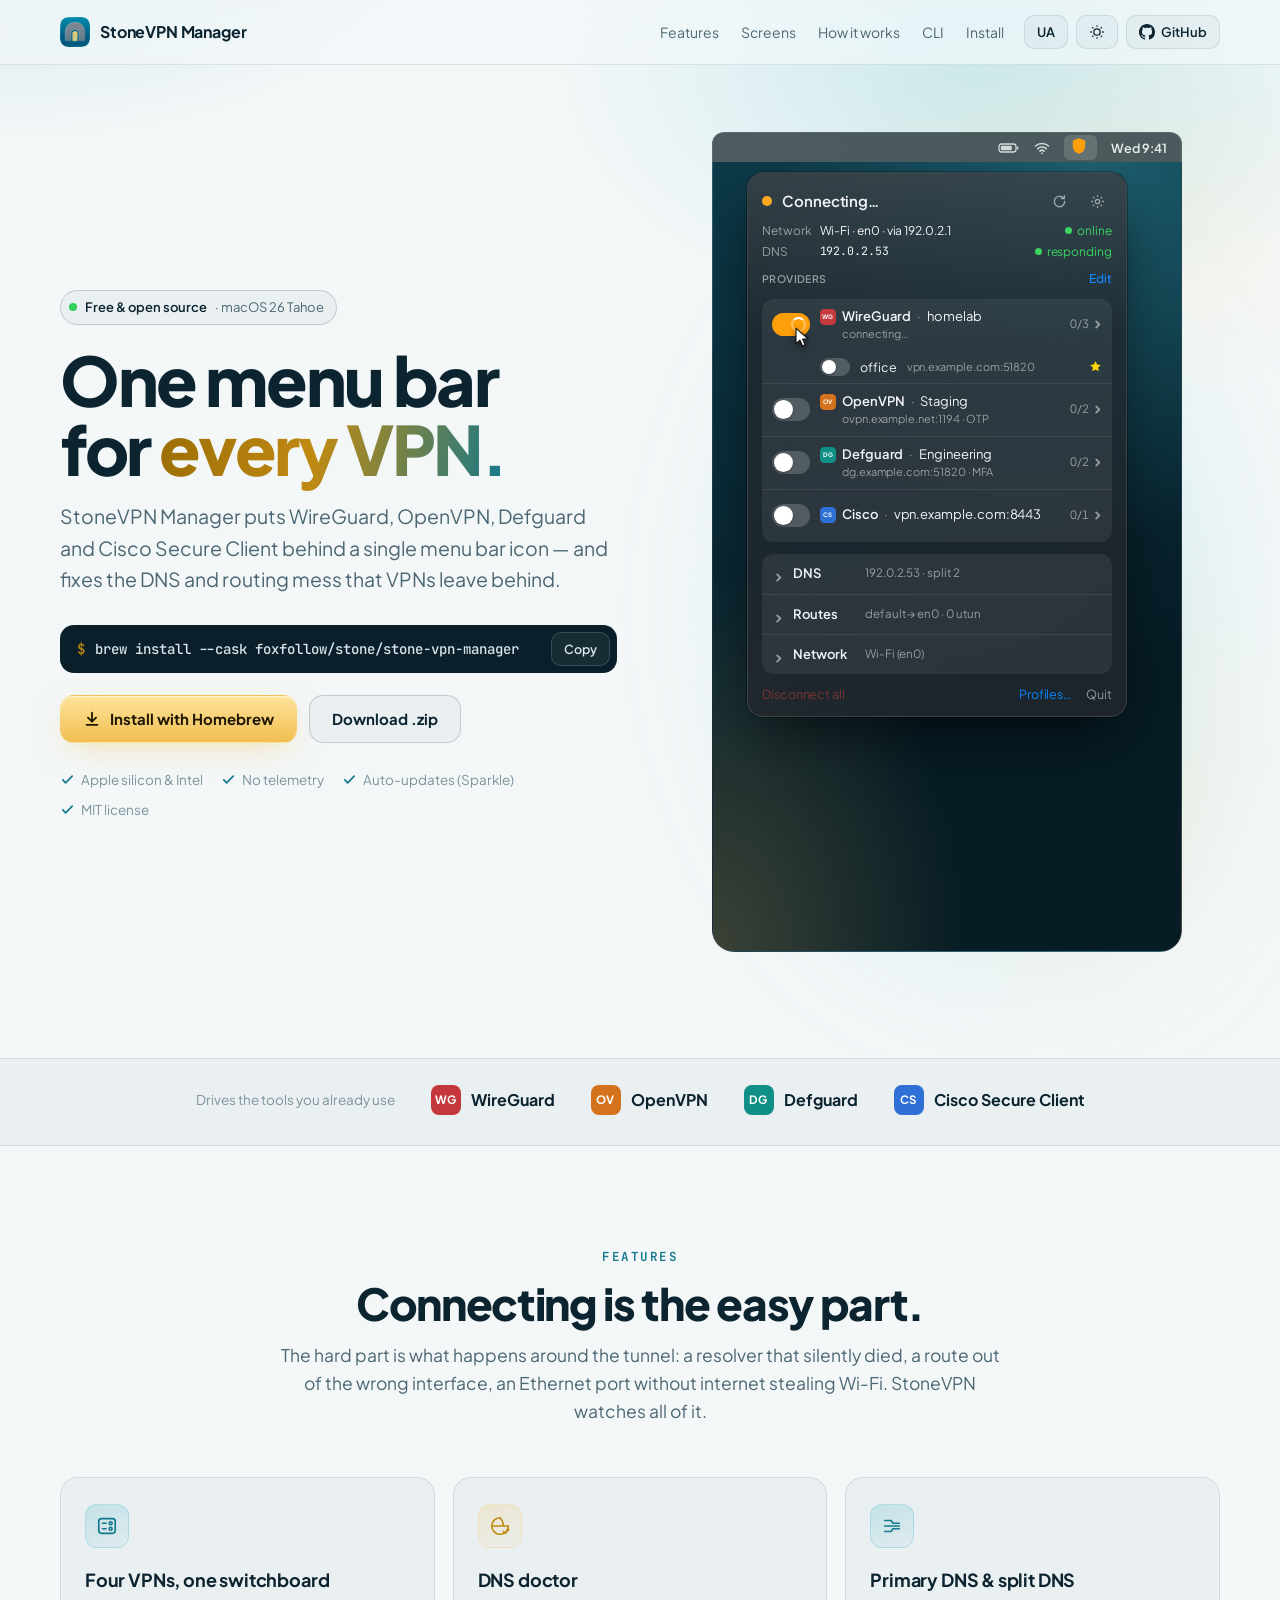
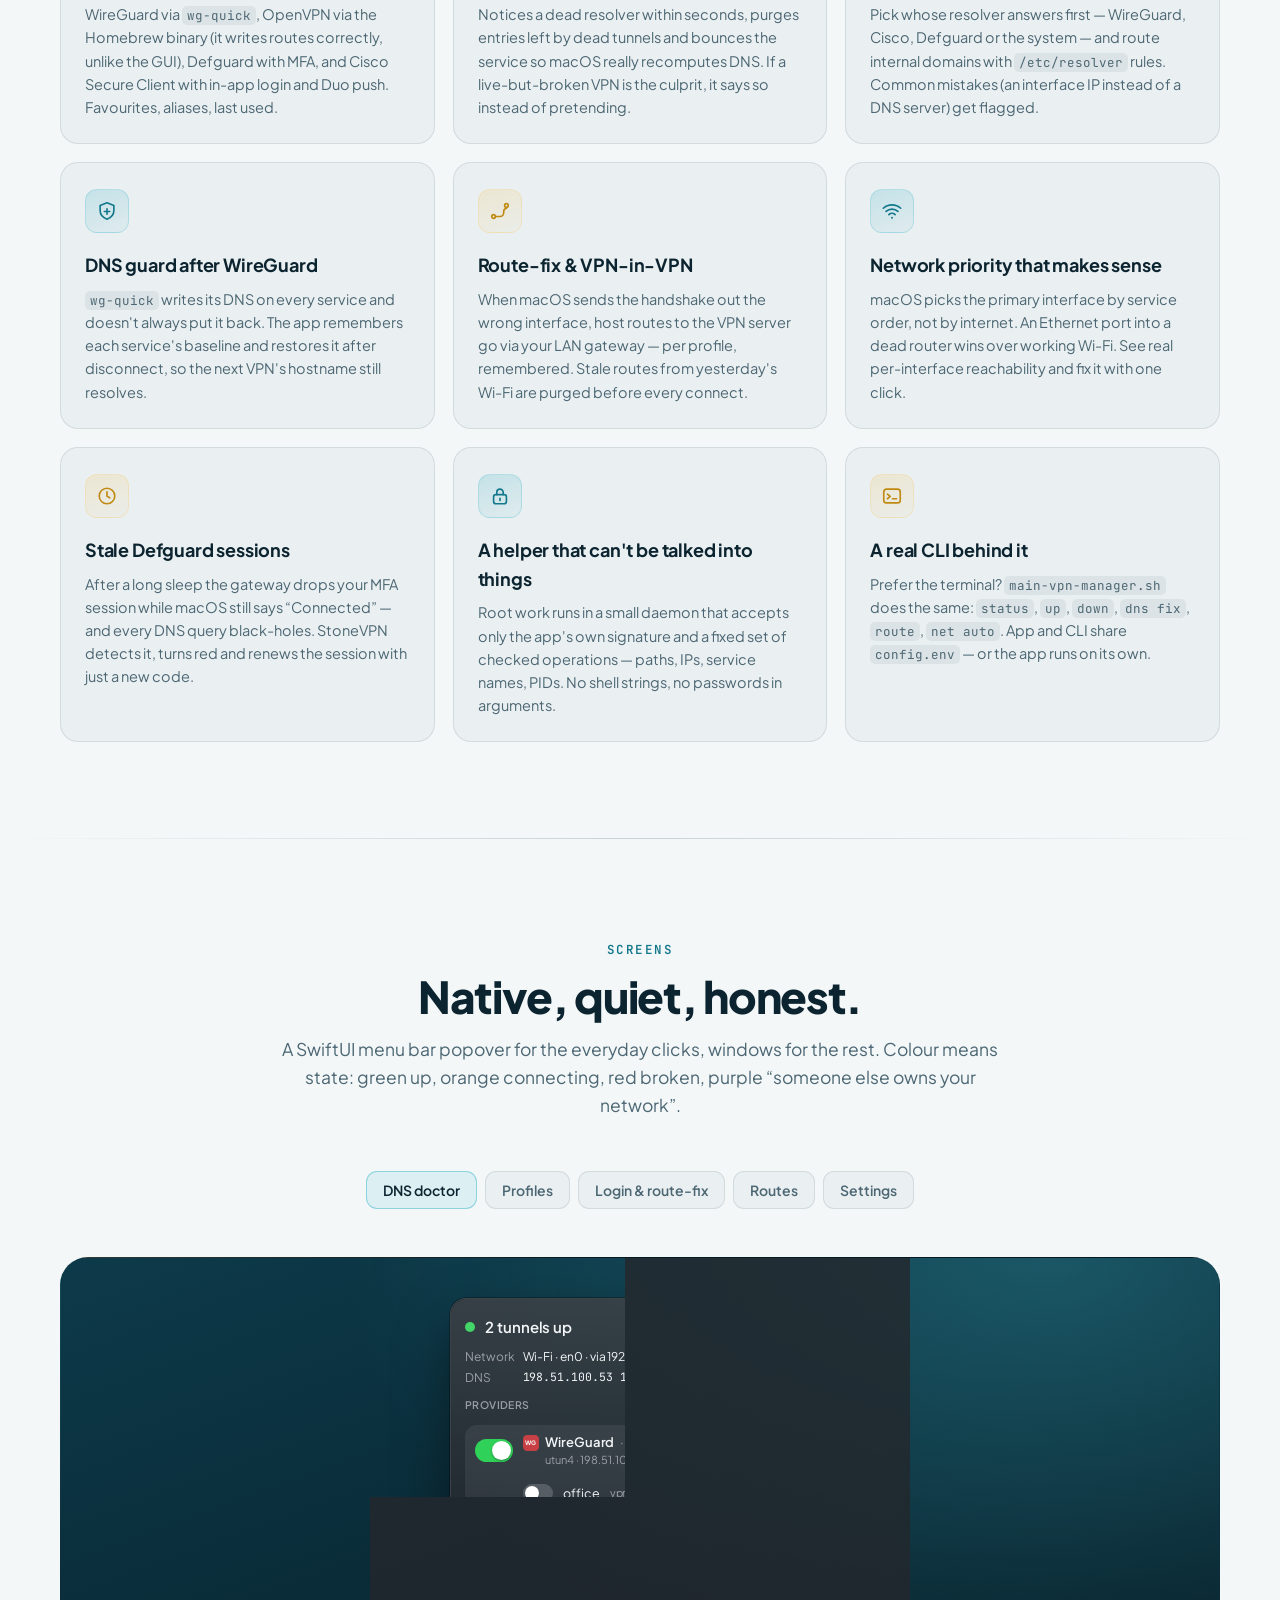
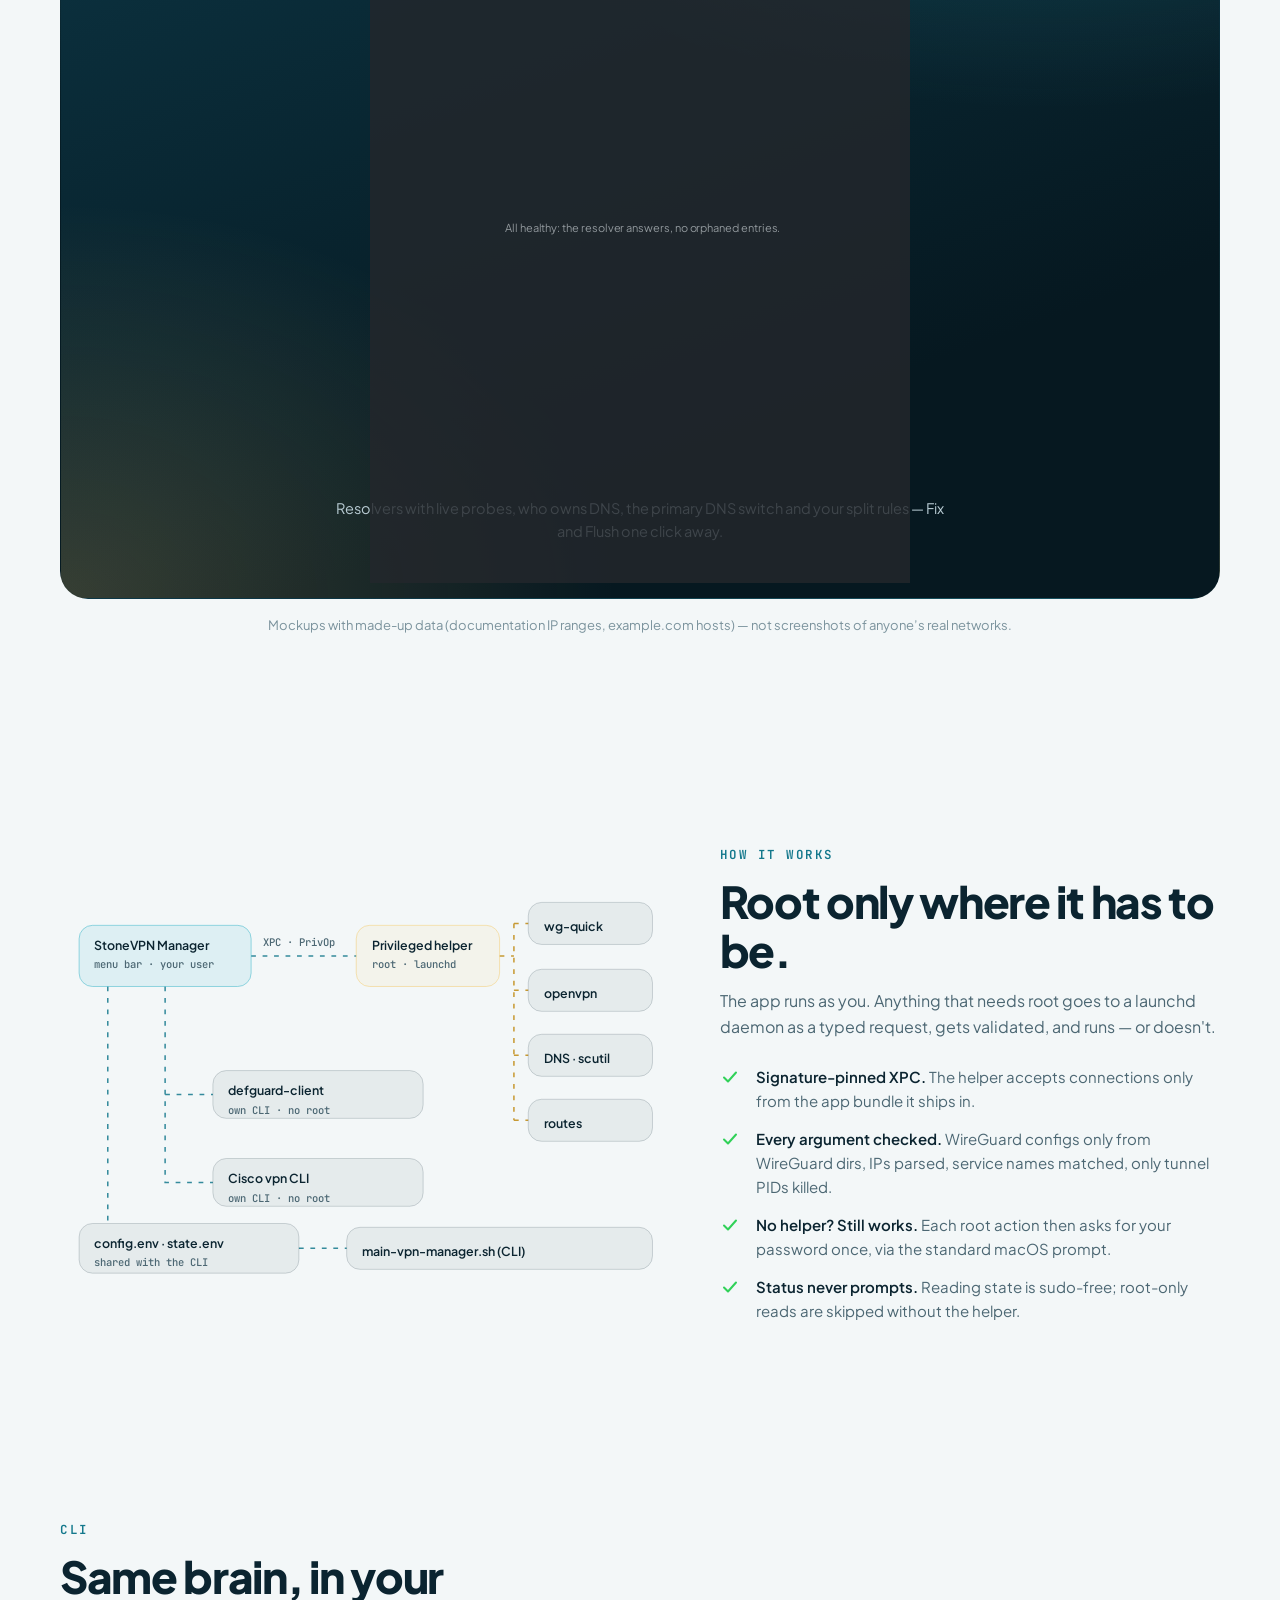
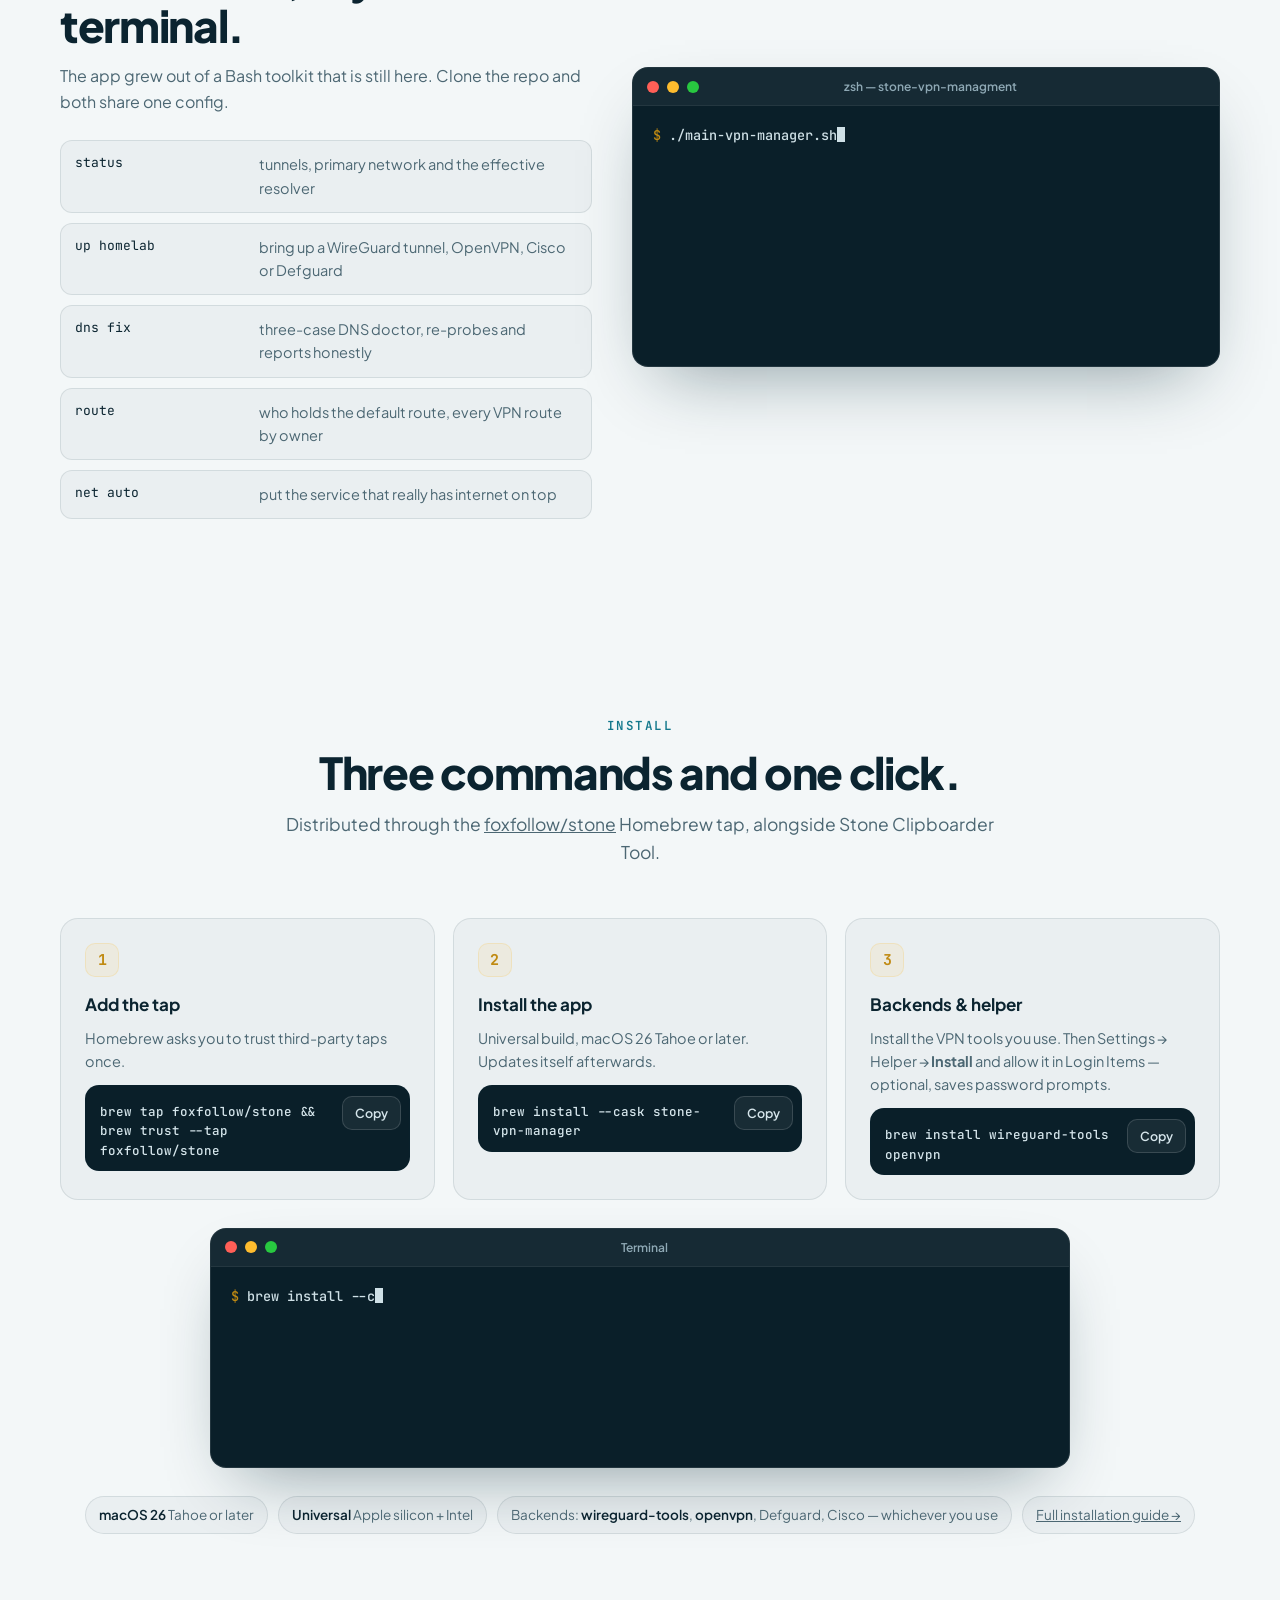
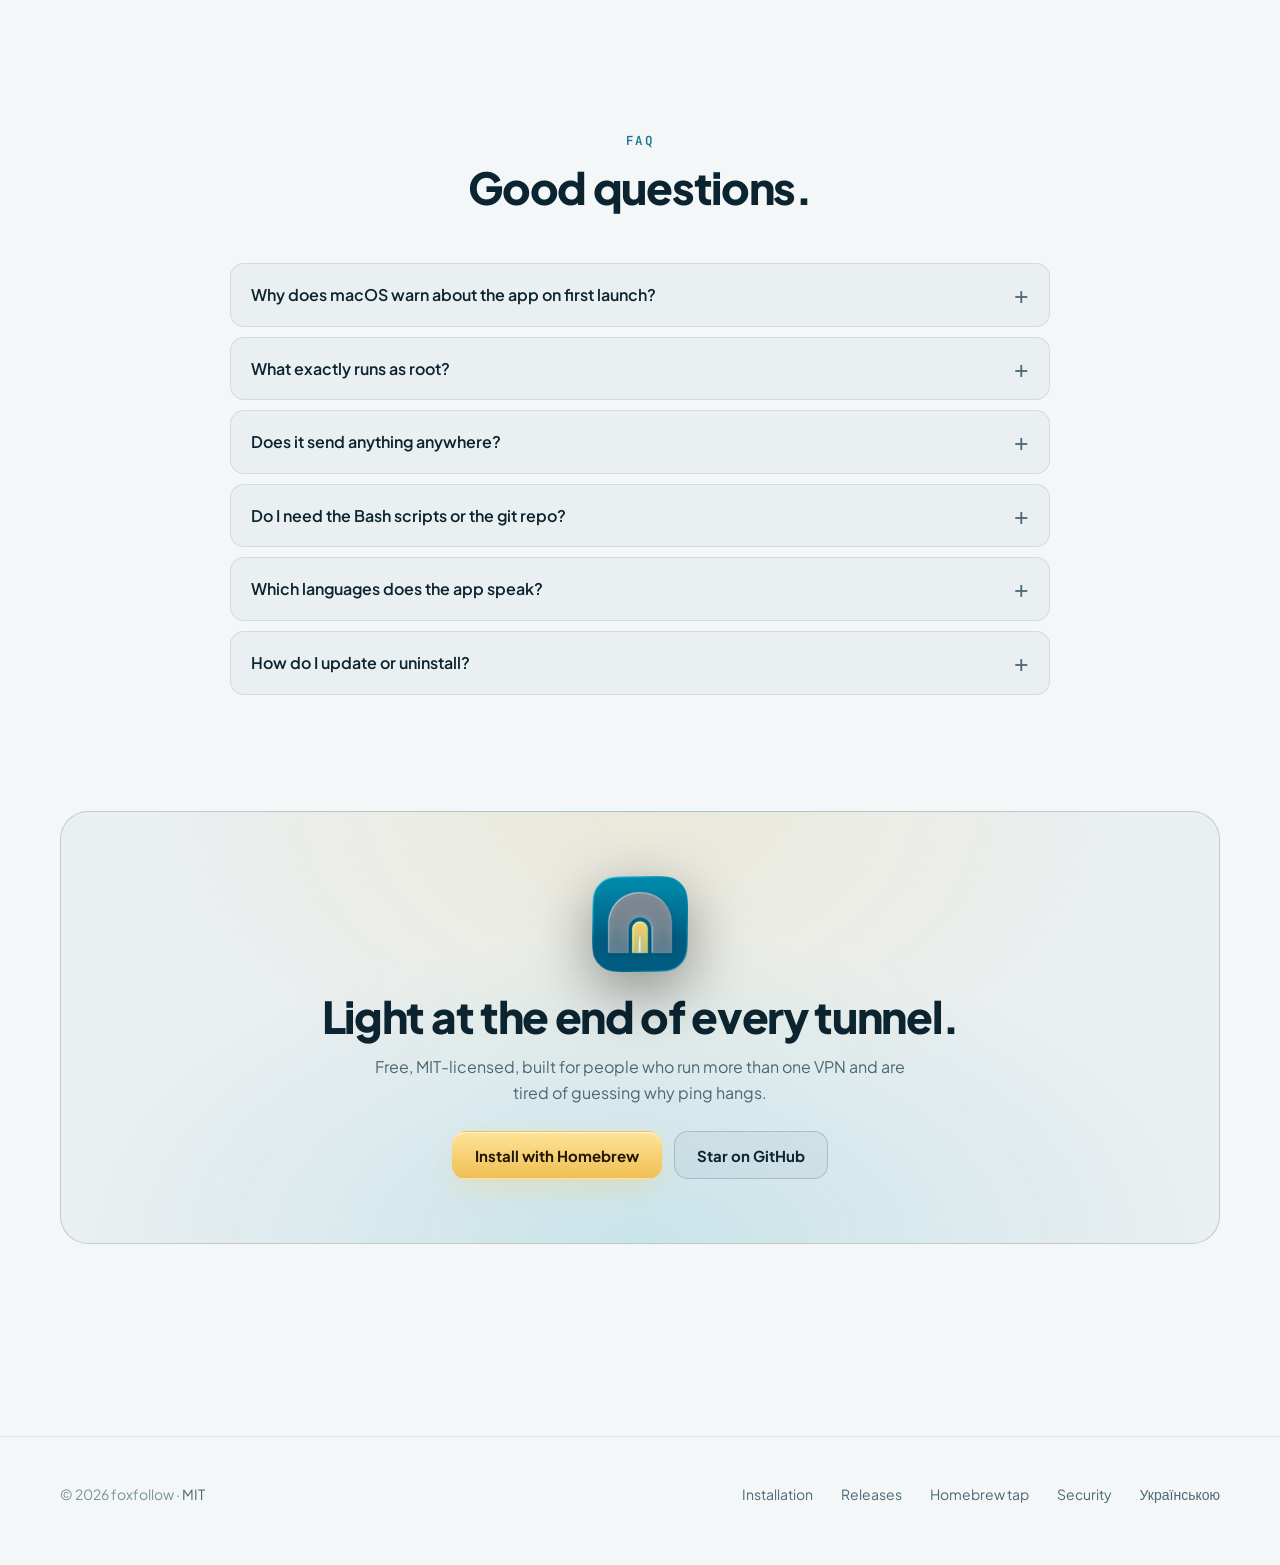
==== commit 9b87eca5: "CI: localization check and Sonar project version; docs: EN/UA app - tools/check-localization.py: eve" ====
--- a/docs/index.html
+++ b/docs/index.html
@@ -189,7 +189,7 @@
         <div class="g-pane" data-pane="settings"><div class="g-fit"></div><p class="g-cap">The same keys as <code>config.env</code>, plus the DNS guard, doctor and automation switches.</p></div>
       </div>
     </div>
-    <p class="mockup-note">Mockups with made-up data (documentation IP ranges, example.com hosts). UI text is translated for illustration — the app interface itself is in Ukrainian for now.</p>
+    <p class="mockup-note">Mockups with made-up data (documentation IP ranges, example.com hosts) — not screenshots of anyone’s real networks.</p>
   </div>
 </section>
 
@@ -318,8 +318,8 @@
         <p>No. Without the repo the app keeps its settings in <code>~/Library/Application Support/StoneVPNManager/</code>. If you clone the repo, app and CLI can share <code>config.env</code> and <code>state.env</code>.</p>
       </details>
       <details>
-        <summary>Is the app in English?</summary>
-        <p>Not yet — the interface is currently Ukrainian. The screens on this page are translated mockups. Localization is welcome as a contribution.</p>
+        <summary>Which languages does the app speak?</summary>
+        <p>English and Ukrainian. It follows the system language (or the per-app language in System Settings); Settings → General → Interface Language overrides it. Even messages from the root helper come back in the app’s language.</p>
       </details>
       <details>
         <summary>How do I update or uninstall?</summary>
--- a/docs/resources/site.css
+++ b/docs/resources/site.css
@@ -215,7 +215,10 @@
     radial-gradient(120% 80% at 80% 0%, rgba(63,182,201,.35), transparent 60%),
     radial-gradient(90% 80% at 0% 100%, rgba(243,205,116,.22), transparent 60%),
     linear-gradient(160deg, #0d3a4a, #071c25 70%);
-  border: 1px solid rgba(255,255,255,.08); border-top: 0; overflow: hidden; min-height: 640px;
+  border: 1px solid rgba(255,255,255,.08); border-top: 0; overflow: hidden;
+  /* Fixed, not min-height: the popover grows (banner, DNS panel) inside the desk,
+     so the hero layout never changes height and the text beside it doesn't jump. */
+  height: 790px;
 }
 .cursor {
   position: absolute; left: 0; top: 0; z-index: 5; width: 22px; height: 22px; pointer-events: none;
@@ -289,8 +292,17 @@
 .sw.sm { width: 30px; height: 18px; } .sw.sm::after { width: 14px; height: 14px; }
 .sw.on::after { transform: translateX(15px); } .sw.sm.on::after { transform: translateX(12px); }
 .sw.up { background: var(--g); } .sw.busy { background: var(--o); } .sw.bad { background: var(--r); }
-.sw.busy::after { background: conic-gradient(from 0deg, transparent 0 25%, #fff 25%); -webkit-mask: radial-gradient(circle, transparent 4px, #000 4.5px); mask: radial-gradient(circle, transparent 4px, #000 4.5px); box-shadow: none; animation: spin .8s linear infinite; }
-@keyframes spin { to { rotate: 360deg; } }
+/* busy: the knob becomes a ring spinner in the "on" position (like ProgressView .mini).
+   Translate + rotate live in one transform so the ring spins in place in every engine. */
+.sw.busy::after {
+  top: 4px; left: 4px; width: 15px; height: 15px; box-sizing: border-box;
+  background: transparent; box-shadow: none;
+  border: 2px solid rgba(255,255,255,.35); border-top-color: #fff;
+  transform-origin: 50% 50%; animation: spin-on .8s linear infinite;
+}
+.sw.sm.busy::after { top: 3px; left: 3px; width: 12px; height: 12px; animation-name: spin-on-sm; }
+@keyframes spin-on { from { transform: translateX(15px) rotate(0deg); } to { transform: translateX(15px) rotate(360deg); } }
+@keyframes spin-on-sm { from { transform: translateX(12px) rotate(0deg); } to { transform: translateX(12px) rotate(360deg); } }
 .pinfo { flex: 1; min-width: 0; }
 .ptitle { display: flex; align-items: center; gap: 6px; white-space: nowrap; overflow: hidden; }
 .ptitle b { font-weight: 600; }
